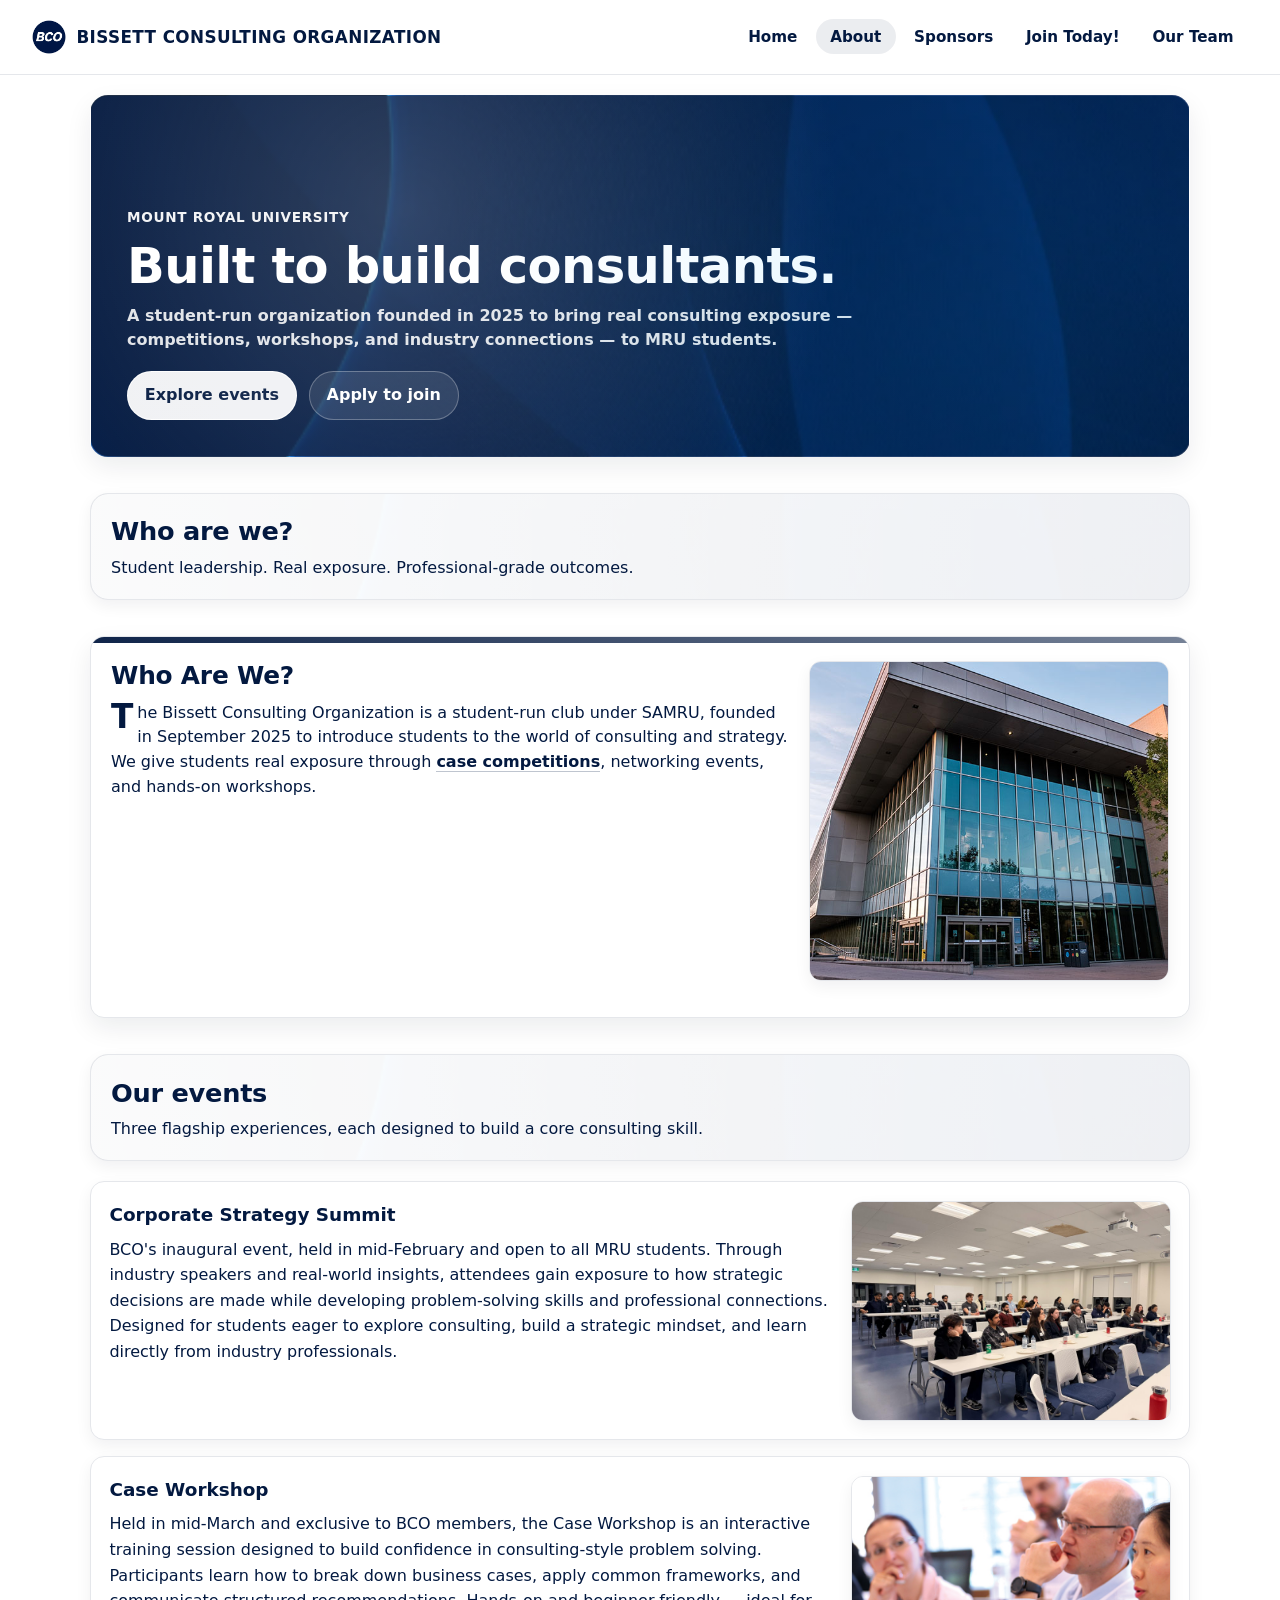
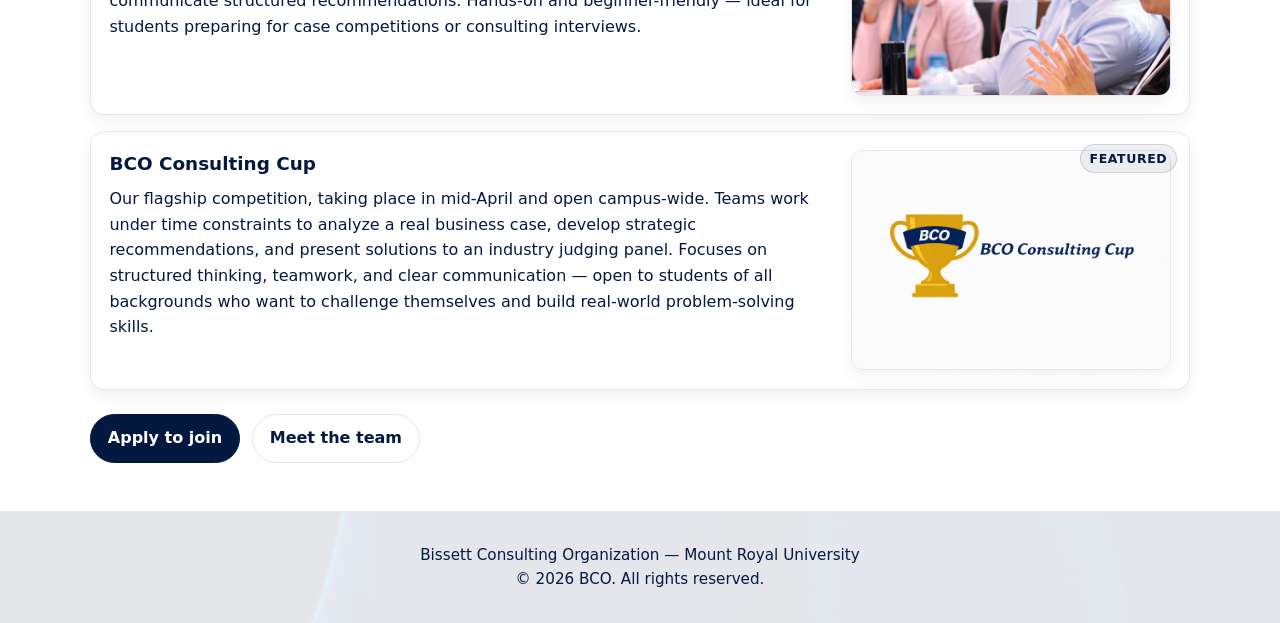
==== about.html @ 676983a7 "Add files via upload" ====
<!DOCTYPE html>
<html lang="en">
<head>
  <meta charset="UTF-8">
  <meta name="viewport" content="width=device-width, initial-scale=1.0">
  <meta name="description" content="Learn about BCO's events including the Corporate Strategy Summit, Case Workshops, and BCO Consulting Cup.">
  <title>BCO | About</title>
  <link rel="stylesheet" href="styles/shared.css">
  <link rel="stylesheet" href="styles/motif.css">
  <link rel="stylesheet" href="styles/about.css">
</head>
<body>
  <a href="#main" class="skip-link">Skip to content</a>

  <header>
    <div class="header-brand">
      <img src="images/bco-logo.png" alt="BCO" class="header-logo">
      <h1>Bissett Consulting Organization</h1>
    </div>
    <nav aria-label="Primary">
      <ul>
        <li><a href="index.html">Home</a></li>
        <li><a href="about.html" class="active" aria-current="page">About</a></li>
        <li><a href="sponsors.html">Sponsors</a></li>
        <li><a href="contact.html">Join Today!</a></li>
        <li><a href="team.html">Our Team</a></li>
      </ul>
    </nav>
  </header>

  <main id="main">

    <!-- Signature hero -->
    <section class="motif-hero" aria-label="About BCO hero">
      <div class="motif-hero-inner">
        <div class="motif-kicker">Mount Royal University</div>
        <div class="motif-title">Built to build consultants.</div>
        <p class="motif-subtitle">
          A student-run organization founded in 2025 to bring real consulting exposure — competitions, workshops, and industry connections — to MRU students.
        </p>
        <div class="motif-actions">
          <a class="btn primary" href="#events">Explore events</a>
          <a class="btn" href="contact.html">Apply to join</a>
        </div>
      </div>
    </section>

    <!-- Who are we -->
    <section class="motif-band" aria-label="Who are we">
      <div class="motif-band-inner">
        <h2>Who are we?</h2>
        <p>Student leadership. Real exposure. Professional-grade outcomes.</p>
      </div>
    </section>

    <section id="Us">
      <article>
        <img src="images/mru.jpg" alt="Bissett School of Business">
        <h2>Who Are We?</h2>
        <p>
          The Bissett Consulting Organization is a student-run club under SAMRU,
          founded in September 2025 to introduce students to the world of consulting
          and strategy. We give students real exposure through <a href="#BCOCC">case competitions</a>,
          networking events, and hands-on workshops.
        </p>
      </article>
    </section>

    <!-- Events -->
    <section class="motif-band" aria-label="Our events" id="events">
      <div class="motif-band-inner">
        <h2>Our events</h2>
        <p>Three flagship experiences, each designed to build a core consulting skill.</p>
      </div>
    </section>

    <section aria-label="BCO events">
      <div class="events-grid">

        <article>
          <div class="event-text">
            <h3>Corporate Strategy Summit</h3>
            <p>
              BCO's inaugural event, held in mid-February and open to all MRU students. Through industry
              speakers and real-world insights, attendees gain exposure to how strategic decisions are made while
              developing problem-solving skills and professional connections. Designed for students eager to
              explore consulting, build a strategic mindset, and learn directly from industry professionals.
            </p>
          </div>
          <img src="images/summit.jpeg" alt="Corporate Strategy Summit">
        </article>

        <article>
          <div class="event-text">
            <h3>Case Workshop</h3>
            <p>
              Held in mid-March and exclusive to BCO members, the Case Workshop is an interactive training
              session designed to build confidence in consulting-style problem solving. Participants learn how
              to break down business cases, apply common frameworks, and communicate structured recommendations.
              Hands-on and beginner-friendly — ideal for students preparing for case competitions or consulting
              interviews.
            </p>
          </div>
          <img src="images/workshopgroup.jpg" alt="Case Workshop">
        </article>

        <article id="BCOCC">
          <div class="event-text">
            <h3>BCO Consulting Cup</h3>
            <p>
              Our flagship competition, taking place in mid-April and open campus-wide. Teams work under time
              constraints to analyze a real business case, develop strategic recommendations, and present
              solutions to an industry judging panel. Focuses on structured thinking, teamwork, and clear
              communication — open to students of all backgrounds who want to challenge themselves and build
              real-world problem-solving skills.
            </p>
          </div>
          <img src="images/cup.png" alt="BCO Consulting Cup">
        </article>

      </div>
    </section>

    <div class="motif-actions" style="margin: 1.5rem 0 3rem;">
      <a class="btn btn-light primary" href="contact.html">Apply to join</a>
      <a class="btn btn-light" href="team.html">Meet the team</a>
    </div>

  </main>

  <footer>
    <p>Bissett Consulting Organization — Mount Royal University</p>
    <p>&copy; 2026 BCO. All rights reserved.</p>
  </footer>
</body>
</html>
---- styles/shared.css ----
/* ========= SHARED.CSS (McKinsey-style base) ========= */

:root{
  --navy:#031940;
  --ink:#031940;
  --muted:rgba(3,25,64,.6);
  --line:#E5E7EB;
  --paper:#FFFFFF;
  --panel:#F9FAFB;

  --radius:14px;
  --shadow: 0 10px 26px rgba(17,24,39,.08);
}

*{
  margin: 0;
  padding: 0;
  box-sizing: border-box;
}

/* page base */
body{
  font-family: "Inter", system-ui, -apple-system, Segoe UI, Roboto, Arial, sans-serif;
  color: var(--ink);
  background: var(--paper);
  line-height: 1.55;
}

/* hero */
#hero{
  border-bottom: 1px solid var(--line);
}
#hero img{
  display: block;
  width: 100%;
  max-height: 240px;
  object-fit: cover;
}

/* header brand with logo */
.header-brand{
  display: flex;
  align-items: center;
  gap: .65rem;
}

.header-logo{
  height: 34px;
  width: auto;
  object-fit: contain;
  border-radius: 6px;
}

/* header */
header{
  background: var(--paper);
  padding: 1.25rem 2rem;
  display: flex;
  justify-content: space-between;
  align-items: center;
  border-bottom: 1px solid var(--line);
}

header h1{
  color: var(--navy);
  font-size: 1.05rem;
  font-weight: 700;
  letter-spacing: .4px;
  text-transform: uppercase;
}

/* nav */
nav ul{
  list-style: none;
  display: flex;
  gap: .25rem;
  flex-wrap: wrap;
}

nav ul li a{
  color: var(--ink);
  text-decoration: none;
  padding: .55rem .9rem;
  border-radius: 999px;
  font-weight: 600;
  font-size: .95rem;
  transition: background-color .15s ease, color .15s ease;
}

nav ul li a:hover{
  background: var(--panel);
}

nav ul li a.active{
  background: rgba(3,25,64,.08);
  color: var(--navy);
}

/* layout width */
main{
  width: min(1100px, 92%);
  margin: 0 auto;
}

/* footer */
footer{
  margin-top: 3rem;
  background: var(--paper);
  border-top: 1px solid var(--line);
  color: #031940;
  text-align: center;
  padding: 2rem;
}

footer p{
  font-size: .95rem;
  color: #031940;
}

/* accessibility */
a:focus,
button:focus,
input:focus,
textarea:focus{
  outline: 3px solid rgba(3,25,64,.20);
  outline-offset: 2px;
  border-radius: 8px;
}

/* responsive */
@media (max-width: 650px){
  header{
    padding: 1rem;
  }
}

.skip-link{
  position:absolute;
  left:-999px;
  top:10px;
  background:#fff;
  border:1px solid #E5E7EB;
  padding:.5rem .75rem;
  border-radius:10px;
}
.skip-link:focus{
  left:10px;
  z-index:999;
}
---- styles/motif.css ----
/* ========= MOTIF.CSS (BCO signature waves) ========= */

:root{
  --navy:#031940;
  --ink:#031940;
  --muted:rgba(3,25,64,.6);
  --line:#E5E7EB;
  --paper:#FFFFFF;
  --panel:#F9FAFB;

  --radius:14px;
  --shadow: 0 10px 26px rgba(17,24,39,.08);
  --shadow-soft: 0 6px 16px rgba(17,24,39,.06);

  /* Motif asset */
  --motif: url("../images/bco-blue.png");
}

/* Motif hero */
.motif-hero{
  position: relative;
  border: 1px solid rgba(255,255,255,.12);
  border-radius: 18px;
  overflow: hidden;
  box-shadow: var(--shadow);
  margin-top: 1.25rem;
  background:
    var(--motif) center/cover no-repeat;
}

.motif-hero::before{
  content:"";
  position:absolute;
  inset:0;
  /* darken for readability */
  background: linear-gradient(90deg,
    rgba(3,25,64,.92),
    rgba(3,25,64,.58) 55%,
    rgba(3,25,64,.35)
  );
}

.motif-hero::after{
  content:"";
  position:absolute;
  inset:-40px;
  /* extra depth so it feels premium */
  background: radial-gradient(circle at 30% 35%, rgba(255,255,255,.18), transparent 50%),
              radial-gradient(circle at 78% 62%, rgba(0,170,255,.10), transparent 55%);
  pointer-events:none;
}

.motif-hero-inner{
  position: relative;
  padding: 2.25rem;
  min-height: 360px;
  display:flex;
  flex-direction: column;
  justify-content: flex-end;
  gap: .75rem;
  color: #fff;
}

.motif-kicker{
  font-weight: 800;
  letter-spacing: .7px;
  text-transform: uppercase;
  font-size: .85rem;
  opacity: .95;
}

.motif-title{
  font-size: clamp(2.1rem, 4.2vw, 3.1rem);
  line-height: 1.05;
  letter-spacing: -.6px;
  font-weight: 900;
  max-width: 24ch;
}

.motif-subtitle{
  max-width: 75ch;
  color: rgba(255,255,255,.88);
  font-weight: 560;
}

.motif-actions{
  display:flex;
  gap: .75rem;
  flex-wrap: wrap;
  margin-top: .35rem;
}

.btn{
  display:inline-block;
  text-decoration:none;
  font-weight: 750;
  padding: .7rem 1.05rem;
  border-radius: 999px;
  border: 1px solid rgba(255,255,255,.28);
  background: rgba(255,255,255,.10);
  color:#fff;
  transition: transform .15s ease, background-color .2s ease;
}

.btn:hover{
  transform: translateY(-1px);
  background: rgba(255,255,255,.16);
  text-decoration:none;
}

.btn.primary{
  background: rgba(255,255,255,.94);
  color: var(--navy);
  border-color: rgba(255,255,255,.94);
}

.btn.primary:hover{
  background: #fff;
}

/* Motif band headings */
.motif-band{
  position: relative;
  border-radius: 18px;
  overflow:hidden;
  border: 1px solid var(--line);
  box-shadow: var(--shadow-soft);
  background: var(--paper);
  margin: 2.25rem 0 1.25rem;
}

.motif-band::before{
  content:"";
  position:absolute;
  inset:0;
  background: var(--motif) center/cover no-repeat;
  opacity: .22;             /* subtle watermark */
  filter: saturate(1.05) contrast(1.05);
}

.motif-band::after{
  content:"";
  position:absolute;
  inset:0;
  background: linear-gradient(90deg, rgba(255,255,255,.92), rgba(255,255,255,.70));
}

.motif-band-inner{
  position: relative;
  z-index: 1;
  padding: 1.15rem 1.25rem;
}

.motif-band h2{
  font-size: 1.6rem;
  letter-spacing: -.25px;
  margin-bottom: .25rem;
}

.motif-band p{
  color: #031940;
  max-width: 80ch;
}

/* Cards with motif corner watermark */
.grid-3{
  display:grid;
  grid-template-columns: repeat(3, minmax(0, 1fr));
  gap: 1rem;
}

.card{
  position: relative;
  background: var(--paper);
  border: 1px solid var(--line);
  border-radius: var(--radius);
  box-shadow: var(--shadow-soft);
  padding: 1.15rem;
  overflow:hidden;
}

.card::before{
  content:"";
  position:absolute;
  top:-70px;
  right:-70px;
  width: 220px;
  height: 220px;
  background: var(--motif) center/cover no-repeat;
  opacity: .14;
  transform: rotate(8deg);
  pointer-events:none;
}

.card h3{
  font-size: 1.05rem;
  margin-bottom: .35rem;
  position: relative;
}

.card p{
  color: #031940;
  position: relative;
}

.card .meta{
  margin-top: .75rem;
  color: #031940;
  font-size: .95rem;
  font-weight: 650;
  position: relative;
}

/* Stats row */
.stats{
  display:grid;
  grid-template-columns: repeat(4, minmax(0, 1fr));
  gap: 1rem;
}

.stat{
  background: var(--panel);
  border: 1px solid var(--line);
  border-radius: var(--radius);
  padding: 1rem;
  overflow:hidden;
  position: relative;
}

.stat::before{
  content:"";
  position:absolute;
  inset:0;
  background: var(--motif) center/cover no-repeat;
  opacity: .10;
  filter: saturate(1.05);
}

.stat strong, .stat span{
  position: relative;
}

.stat strong{
  display:block;
  font-size: 1.55rem;
  color: var(--navy);
  letter-spacing: -.2px;
}

.stat span{
  color: #031940;
  font-weight: 700;
}

/* Motif footer (subtle) */
footer{
  position: relative;
  overflow:hidden;
}

footer::before{
  content:"";
  position:absolute;
  inset:0;
  background: var(--motif) center/cover no-repeat;
  opacity: .10;
  filter: saturate(1.05) contrast(1.05);
  pointer-events:none;
}

footer > *{
  position: relative;
}

/* Light-context buttons (outside the dark hero) */
.btn-light{
  color: var(--ink);
  background: var(--paper);
  border-color: var(--line);
}

.btn-light:hover{
  background: var(--panel);
  color: var(--ink);
}

.btn-light.primary{
  background: var(--navy);
  color: #fff;
  border-color: var(--navy);
}

.btn-light.primary:hover{
  background: rgba(3,25,64,.88);
  color: #fff;
}

/* Responsive */
@media (max-width: 980px){
  .grid-3{ grid-template-columns: 1fr; }
  .stats{ grid-template-columns: repeat(2, minmax(0,1fr)); }
  .motif-hero-inner{ min-height: 330px; padding: 1.6rem; }
}

@media (max-width: 520px){
  .stats{ grid-template-columns: 1fr; }
}
---- styles/about.css ----
/* ========= ABOUT.CSS (McKinsey / executive report style) ========= */

:root{
  --navy:#031940;
  --ink:#031940;
  --muted:rgba(3,25,64,.6);
  --line:#E5E7EB;
  --panel:#F9FAFB;
  --paper:#FFFFFF;
  --radius:14px;
  --shadow: 0 10px 26px rgba(17,24,39,.08);
  --shadow-soft: 0 6px 16px rgba(17,24,39,.06);
}

/* tighten overall page rhythm */
#Us{
  margin: 2.25rem 0 1.75rem;
}

/* "Who are we" becomes a clean cover-slide panel */
#Us article{
  background: var(--paper);
  border: 1px solid var(--line);
  border-radius: var(--radius);
  box-shadow: var(--shadow);
  padding: 1.25rem;
  position: relative;
  overflow: hidden;
}

/* subtle top bar like a report header */
#Us article::before{
  content:"";
  position:absolute;
  top:0;
  left:0;
  right:0;
  height: 6px;
  background: linear-gradient(90deg, rgba(3,25,64,.95), rgba(3,25,64,.55));
}

/* float image right but make it feel premium */
/* Fix portrait image compression */
#Us img{
  float: right;
  width: min(360px, 52%);
  height: 320px;              /* force consistent height */
  object-fit: cover;          /* crop instead of squish */
  object-position: center;    /* center crop */

  margin: .25rem 0 1rem 1.25rem;
  border-radius: 12px;
  border: 1px solid var(--line);
  box-shadow: var(--shadow-soft);
}
#Us h2{
  font-size: 1.55rem;
  line-height: 1.2;
  margin-top: .25rem;
  margin-bottom: .6rem;
  letter-spacing: -.2px;
}

/* text looks like an exec brief */
#Us p{
  color: #031940;
  max-width: 75ch;
}

/* first-letter requirement, but restrained */
#Us p::first-letter{
  font-size: 2.05rem;
  font-weight: 800;
  color: var(--navy);
  float: left;
  line-height: 1;
  padding-right: .12em;
}

/* link to section looks like a report cross-reference */
#Us a{
  color: var(--navy);
  font-weight: 650;
  text-decoration: none;
  border-bottom: 1px solid rgba(3,25,64,.25);
}
#Us a:hover{
  border-bottom-color: rgba(3,25,64,.55);
}

/* ===== Events section: "deck slides" ===== */

/* preserve anchor offset so header doesn't overlap on jump from index */
#events{
  scroll-margin-top: 90px;
}

/* grid container */
.events-grid{
  display: grid;
  gap: 1rem;
  margin-bottom: 0;
}

/* each event becomes a crisp slide card — text left, image right */
.events-grid article{
  background: var(--paper);
  border: 1px solid var(--line);
  border-radius: var(--radius);
  box-shadow: var(--shadow-soft);
  padding: 1.15rem;
  display: grid;
  grid-template-columns: 1fr 320px;
  gap: 1rem;
  align-items: start;
}

/* consistent titles */
.events-grid h3{
  font-size: 1.15rem;
  margin: 0 0 .45rem;
  color: var(--ink);
}

/* body copy = report tone */
.events-grid p{
  color: #031940;
  line-height: 1.6;
}

/* right-side image: consistent ratio and clean border */
.events-grid img{
  width: 100%;
  height: 220px;
  object-fit: cover;
  border-radius: 12px;
  border: 1px solid var(--line);
  box-shadow: 0 6px 16px rgba(17,24,39,.06);
}

/* subtle hover (McKinsey style = minimal) */
.events-grid article:hover{
  box-shadow: var(--shadow);
  border-color: rgba(3,25,64,.18);
}

/* anchor target highlight for #BCOCC jump */
#BCOCC{
  scroll-margin-top: 110px;
}
#BCOCC:target{
  box-shadow: 0 0 0 6px rgba(3,25,64,.08);
}

/* optional: make the last card feel like the "flagship" */
#BCOCC{
  position: relative;
}
#BCOCC::before{
  content:"Featured";
  position:absolute;
  top: 12px;
  right: 12px;
  font-size: .78rem;
  font-weight: 750;
  letter-spacing: .6px;
  text-transform: uppercase;
  color: var(--navy);
  background: rgba(3,25,64,.06);
  border: 1px solid rgba(3,25,64,.14);
  padding: .25rem .55rem;
  border-radius: 999px;
}

/* ===== responsive ===== */
@media (max-width: 900px){
  .events-grid article{
    grid-template-columns: 1fr;
  }
  #Us img{
    float: none;
    width: 100%;
    margin: 0 0 1rem 0;
  }
}
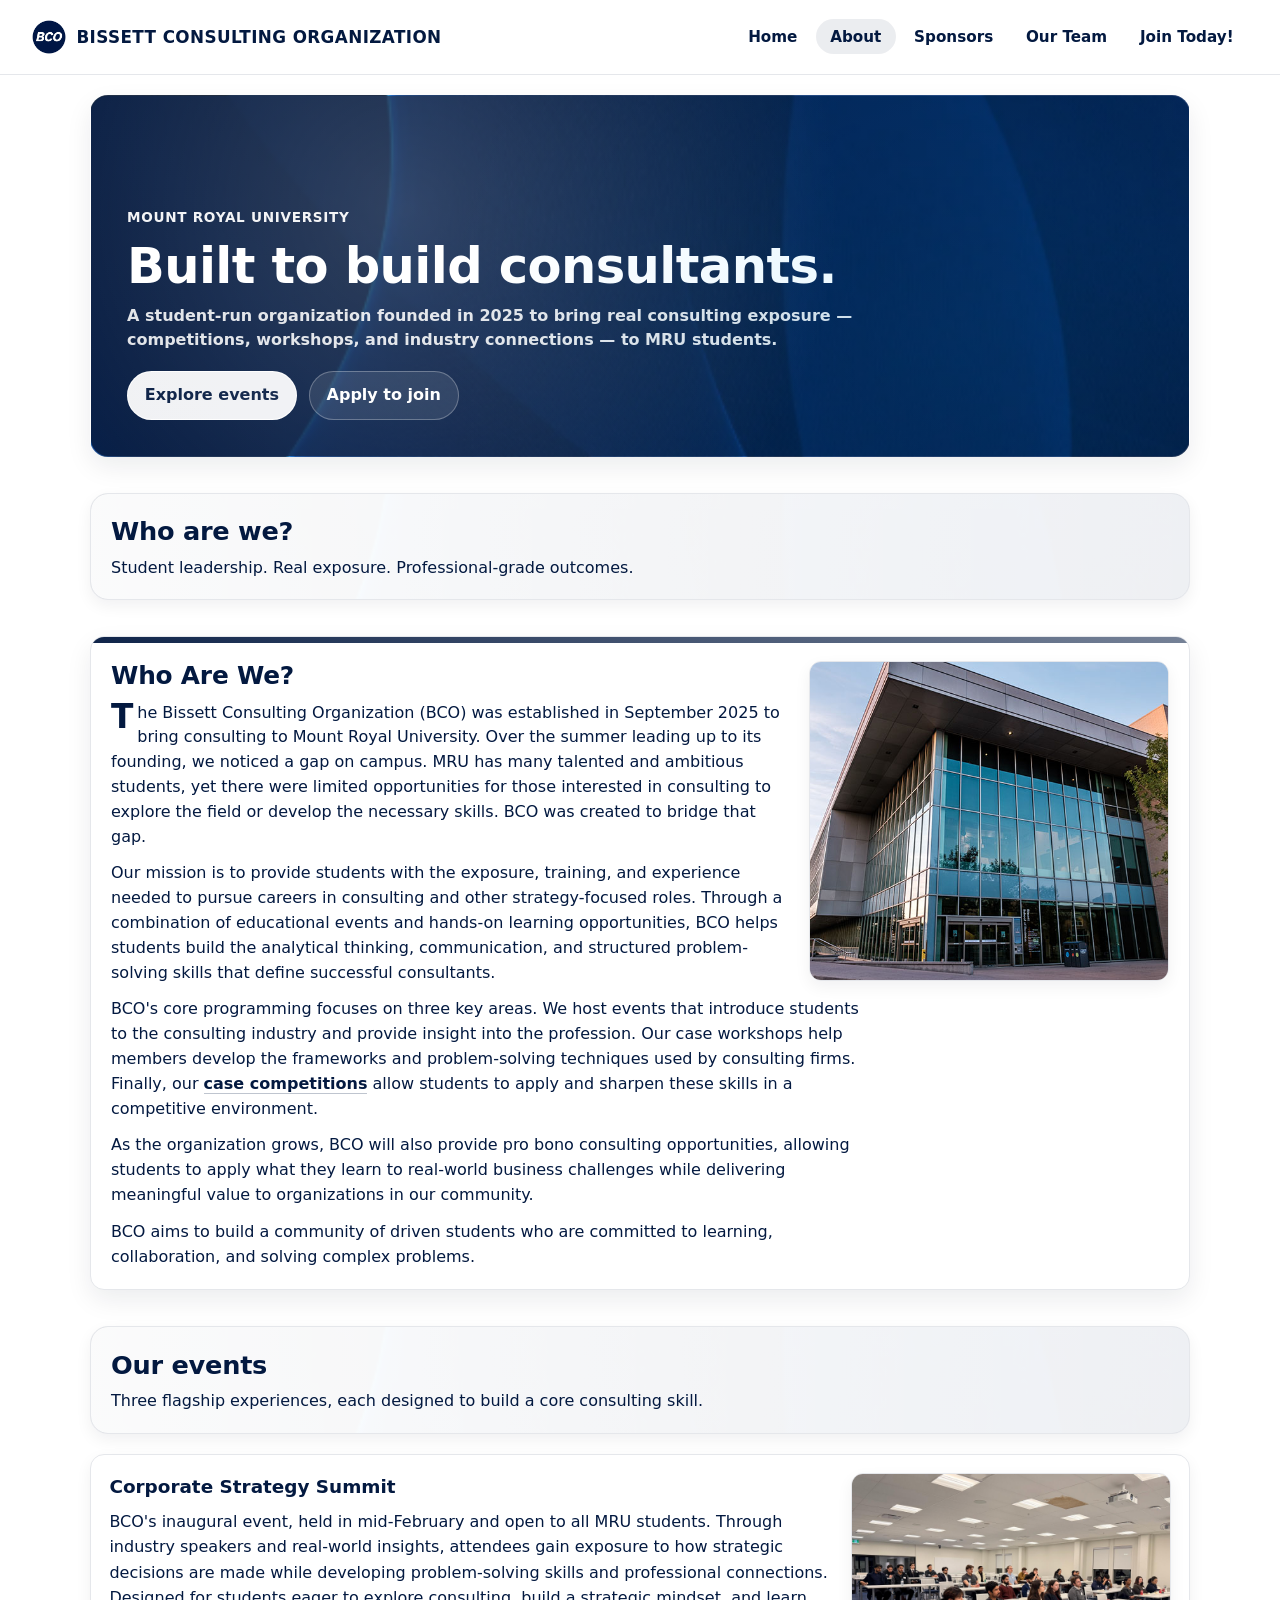
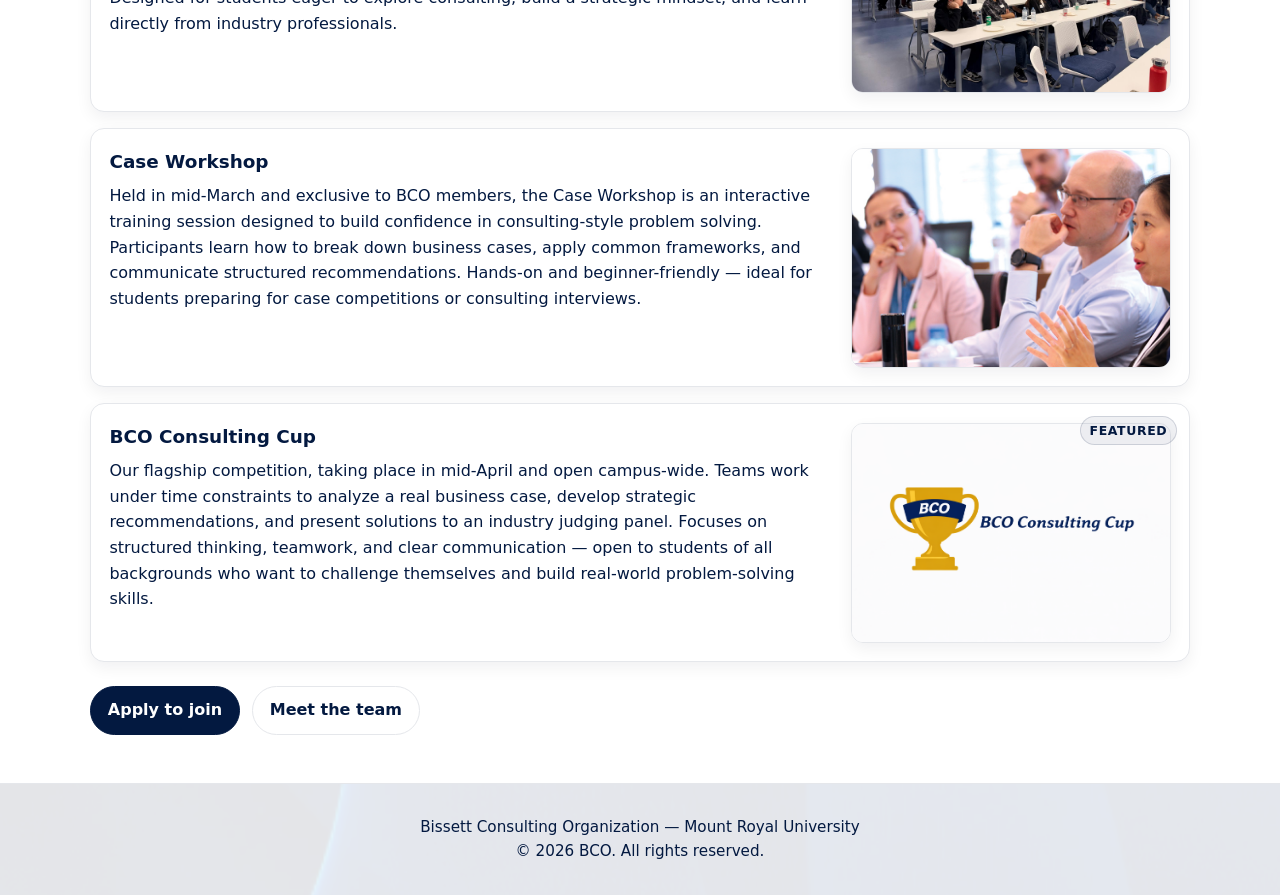
==== commit e4c2fb8b: "Update BCO site: rewrite Who Are We, move CTAs, team photo reorder, contact/team/nav improvements Co" ====
--- a/about.html
+++ b/about.html
@@ -1,136 +1,160 @@
-<!DOCTYPE html>
-<html lang="en">
-<head>
-  <meta charset="UTF-8">
-  <meta name="viewport" content="width=device-width, initial-scale=1.0">
-  <meta name="description" content="Learn about BCO's events including the Corporate Strategy Summit, Case Workshops, and BCO Consulting Cup.">
-  <title>BCO | About</title>
-  <link rel="stylesheet" href="styles/shared.css">
-  <link rel="stylesheet" href="styles/motif.css">
-  <link rel="stylesheet" href="styles/about.css">
-</head>
-<body>
-  <a href="#main" class="skip-link">Skip to content</a>
-
-  <header>
-    <div class="header-brand">
-      <img src="images/bco-logo.png" alt="BCO" class="header-logo">
-      <h1>Bissett Consulting Organization</h1>
-    </div>
-    <nav aria-label="Primary">
-      <ul>
-        <li><a href="index.html">Home</a></li>
-        <li><a href="about.html" class="active" aria-current="page">About</a></li>
-        <li><a href="sponsors.html">Sponsors</a></li>
-        <li><a href="contact.html">Join Today!</a></li>
-        <li><a href="team.html">Our Team</a></li>
-      </ul>
-    </nav>
-  </header>
-
-  <main id="main">
-
-    <!-- Signature hero -->
-    <section class="motif-hero" aria-label="About BCO hero">
-      <div class="motif-hero-inner">
-        <div class="motif-kicker">Mount Royal University</div>
-        <div class="motif-title">Built to build consultants.</div>
-        <p class="motif-subtitle">
-          A student-run organization founded in 2025 to bring real consulting exposure — competitions, workshops, and industry connections — to MRU students.
-        </p>
-        <div class="motif-actions">
-          <a class="btn primary" href="#events">Explore events</a>
-          <a class="btn" href="contact.html">Apply to join</a>
-        </div>
-      </div>
-    </section>
-
-    <!-- Who are we -->
-    <section class="motif-band" aria-label="Who are we">
-      <div class="motif-band-inner">
-        <h2>Who are we?</h2>
-        <p>Student leadership. Real exposure. Professional-grade outcomes.</p>
-      </div>
-    </section>
-
-    <section id="Us">
-      <article>
-        <img src="images/mru.jpg" alt="Bissett School of Business">
-        <h2>Who Are We?</h2>
-        <p>
-          The Bissett Consulting Organization is a student-run club under SAMRU,
-          founded in September 2025 to introduce students to the world of consulting
-          and strategy. We give students real exposure through <a href="#BCOCC">case competitions</a>,
-          networking events, and hands-on workshops.
-        </p>
-      </article>
-    </section>
-
-    <!-- Events -->
-    <section class="motif-band" aria-label="Our events" id="events">
-      <div class="motif-band-inner">
-        <h2>Our events</h2>
-        <p>Three flagship experiences, each designed to build a core consulting skill.</p>
-      </div>
-    </section>
-
-    <section aria-label="BCO events">
-      <div class="events-grid">
-
-        <article>
-          <div class="event-text">
-            <h3>Corporate Strategy Summit</h3>
-            <p>
-              BCO's inaugural event, held in mid-February and open to all MRU students. Through industry
-              speakers and real-world insights, attendees gain exposure to how strategic decisions are made while
-              developing problem-solving skills and professional connections. Designed for students eager to
-              explore consulting, build a strategic mindset, and learn directly from industry professionals.
-            </p>
-          </div>
-          <img src="images/summit.jpeg" alt="Corporate Strategy Summit">
-        </article>
-
-        <article>
-          <div class="event-text">
-            <h3>Case Workshop</h3>
-            <p>
-              Held in mid-March and exclusive to BCO members, the Case Workshop is an interactive training
-              session designed to build confidence in consulting-style problem solving. Participants learn how
-              to break down business cases, apply common frameworks, and communicate structured recommendations.
-              Hands-on and beginner-friendly — ideal for students preparing for case competitions or consulting
-              interviews.
-            </p>
-          </div>
-          <img src="images/workshopgroup.jpg" alt="Case Workshop">
-        </article>
-
-        <article id="BCOCC">
-          <div class="event-text">
-            <h3>BCO Consulting Cup</h3>
-            <p>
-              Our flagship competition, taking place in mid-April and open campus-wide. Teams work under time
-              constraints to analyze a real business case, develop strategic recommendations, and present
-              solutions to an industry judging panel. Focuses on structured thinking, teamwork, and clear
-              communication — open to students of all backgrounds who want to challenge themselves and build
-              real-world problem-solving skills.
-            </p>
-          </div>
-          <img src="images/cup.png" alt="BCO Consulting Cup">
-        </article>
-
-      </div>
-    </section>
-
-    <div class="motif-actions" style="margin: 1.5rem 0 3rem;">
-      <a class="btn btn-light primary" href="contact.html">Apply to join</a>
-      <a class="btn btn-light" href="team.html">Meet the team</a>
-    </div>
-
-  </main>
-
-  <footer>
-    <p>Bissett Consulting Organization — Mount Royal University</p>
-    <p>&copy; 2026 BCO. All rights reserved.</p>
-  </footer>
-</body>
-</html>
+<!DOCTYPE html>
+<html lang="en">
+<head>
+  <meta charset="UTF-8">
+  <meta name="viewport" content="width=device-width, initial-scale=1.0">
+  <meta name="description" content="Learn about BCO's events including the Corporate Strategy Summit, Case Workshops, and BCO Consulting Cup.">
+  <title>BCO | About</title>
+  <link rel="icon" href="images/bco-logo.png" type="image/png">
+  <link rel="stylesheet" href="styles/shared.css">
+  <link rel="stylesheet" href="styles/motif.css">
+  <link rel="stylesheet" href="styles/about.css">
+</head>
+<body>
+  <a href="#main" class="skip-link">Skip to content</a>
+
+  <header>
+    <div class="header-brand">
+      <img src="images/bco-logo.png" alt="BCO" class="header-logo">
+      <h1>Bissett Consulting Organization</h1>
+    </div>
+    <nav aria-label="Primary">
+      <ul>
+        <li><a href="index.html">Home</a></li>
+        <li><a href="about.html" class="active" aria-current="page">About</a></li>
+        <li><a href="sponsors.html">Sponsors</a></li>
+        <li><a href="team.html">Our Team</a></li>
+        <li><a href="contact.html">Join Today!</a></li>
+      </ul>
+    </nav>
+  </header>
+
+  <main id="main">
+
+    <!-- Signature hero -->
+    <section class="motif-hero" aria-label="About BCO hero">
+      <div class="motif-hero-inner">
+        <div class="motif-kicker">Mount Royal University</div>
+        <div class="motif-title">Built to build consultants.</div>
+        <p class="motif-subtitle">
+          A student-run organization founded in 2025 to bring real consulting exposure — competitions, workshops, and industry connections — to MRU students.
+        </p>
+        <div class="motif-actions">
+          <a class="btn primary" href="#events">Explore events</a>
+          <a class="btn" href="contact.html">Apply to join</a>
+        </div>
+      </div>
+    </section>
+
+    <!-- Who are we -->
+    <section class="motif-band" aria-label="Who are we">
+      <div class="motif-band-inner">
+        <h2>Who are we?</h2>
+        <p>Student leadership. Real exposure. Professional-grade outcomes.</p>
+      </div>
+    </section>
+
+    <section id="Us">
+      <article>
+        <img src="images/mru.jpg" alt="Bissett School of Business">
+        <h2>Who Are We?</h2>
+        <p>
+          The Bissett Consulting Organization (BCO) was established in September 2025 to bring consulting
+          to Mount Royal University. Over the summer leading up to its founding, we noticed a gap on campus.
+          MRU has many talented and ambitious students, yet there were limited opportunities for those
+          interested in consulting to explore the field or develop the necessary skills. BCO was created to
+          bridge that gap.
+        </p>
+        <p>
+          Our mission is to provide students with the exposure, training, and experience needed to pursue
+          careers in consulting and other strategy-focused roles. Through a combination of educational events
+          and hands-on learning opportunities, BCO helps students build the analytical thinking,
+          communication, and structured problem-solving skills that define successful consultants.
+        </p>
+        <p>
+          BCO's core programming focuses on three key areas. We host events that introduce students to the
+          consulting industry and provide insight into the profession. Our case workshops help members develop
+          the frameworks and problem-solving techniques used by consulting firms. Finally, our
+          <a href="#BCOCC">case competitions</a> allow students to apply and sharpen these skills in a
+          competitive environment.
+        </p>
+        <p>
+          As the organization grows, BCO will also provide pro bono consulting opportunities, allowing
+          students to apply what they learn to real-world business challenges while delivering meaningful
+          value to organizations in our community.
+        </p>
+        <p>
+          BCO aims to build a community of driven students who are committed to learning, collaboration,
+          and solving complex problems.
+        </p>
+      </article>
+    </section>
+
+    <!-- Events -->
+    <section class="motif-band" aria-label="Our events" id="events">
+      <div class="motif-band-inner">
+        <h2>Our events</h2>
+        <p>Three flagship experiences, each designed to build a core consulting skill.</p>
+      </div>
+    </section>
+
+    <section aria-label="BCO events">
+      <div class="events-grid">
+
+        <article>
+          <div class="event-text">
+            <h3>Corporate Strategy Summit</h3>
+            <p>
+              BCO's inaugural event, held in mid-February and open to all MRU students. Through industry
+              speakers and real-world insights, attendees gain exposure to how strategic decisions are made while
+              developing problem-solving skills and professional connections. Designed for students eager to
+              explore consulting, build a strategic mindset, and learn directly from industry professionals.
+            </p>
+          </div>
+          <img src="images/summit.jpeg" alt="Corporate Strategy Summit">
+        </article>
+
+        <article>
+          <div class="event-text">
+            <h3>Case Workshop</h3>
+            <p>
+              Held in mid-March and exclusive to BCO members, the Case Workshop is an interactive training
+              session designed to build confidence in consulting-style problem solving. Participants learn how
+              to break down business cases, apply common frameworks, and communicate structured recommendations.
+              Hands-on and beginner-friendly — ideal for students preparing for case competitions or consulting
+              interviews.
+            </p>
+          </div>
+          <img src="images/workshopgroup.jpg" alt="Case Workshop">
+        </article>
+
+        <article id="BCOCC">
+          <div class="event-text">
+            <h3>BCO Consulting Cup</h3>
+            <p>
+              Our flagship competition, taking place in mid-April and open campus-wide. Teams work under time
+              constraints to analyze a real business case, develop strategic recommendations, and present
+              solutions to an industry judging panel. Focuses on structured thinking, teamwork, and clear
+              communication — open to students of all backgrounds who want to challenge themselves and build
+              real-world problem-solving skills.
+            </p>
+          </div>
+          <img src="images/cup.png" alt="BCO Consulting Cup">
+        </article>
+
+      </div>
+    </section>
+
+    <div class="motif-actions" style="margin: 1.5rem 0 3rem;">
+      <a class="btn btn-light primary" href="contact.html">Apply to join</a>
+      <a class="btn btn-light" href="team.html">Meet the team</a>
+    </div>
+
+  </main>
+
+  <footer>
+    <p>Bissett Consulting Organization — Mount Royal University</p>
+    <p>&copy; 2026 BCO. All rights reserved.</p>
+  </footer>
+</body>
+</html>
--- a/styles/shared.css
+++ b/styles/shared.css
@@ -1,149 +1,149 @@
-/* ========= SHARED.CSS (McKinsey-style base) ========= */
-
-:root{
-  --navy:#031940;
-  --ink:#031940;
-  --muted:rgba(3,25,64,.6);
-  --line:#E5E7EB;
-  --paper:#FFFFFF;
-  --panel:#F9FAFB;
-
-  --radius:14px;
-  --shadow: 0 10px 26px rgba(17,24,39,.08);
-}
-
-*{
-  margin: 0;
-  padding: 0;
-  box-sizing: border-box;
-}
-
-/* page base */
-body{
-  font-family: "Inter", system-ui, -apple-system, Segoe UI, Roboto, Arial, sans-serif;
-  color: var(--ink);
-  background: var(--paper);
-  line-height: 1.55;
-}
-
-/* hero */
-#hero{
-  border-bottom: 1px solid var(--line);
-}
-#hero img{
-  display: block;
-  width: 100%;
-  max-height: 240px;
-  object-fit: cover;
-}
-
-/* header brand with logo */
-.header-brand{
-  display: flex;
-  align-items: center;
-  gap: .65rem;
-}
-
-.header-logo{
-  height: 34px;
-  width: auto;
-  object-fit: contain;
-  border-radius: 6px;
-}
-
-/* header */
-header{
-  background: var(--paper);
-  padding: 1.25rem 2rem;
-  display: flex;
-  justify-content: space-between;
-  align-items: center;
-  border-bottom: 1px solid var(--line);
-}
-
-header h1{
-  color: var(--navy);
-  font-size: 1.05rem;
-  font-weight: 700;
-  letter-spacing: .4px;
-  text-transform: uppercase;
-}
-
-/* nav */
-nav ul{
-  list-style: none;
-  display: flex;
-  gap: .25rem;
-  flex-wrap: wrap;
-}
-
-nav ul li a{
-  color: var(--ink);
-  text-decoration: none;
-  padding: .55rem .9rem;
-  border-radius: 999px;
-  font-weight: 600;
-  font-size: .95rem;
-  transition: background-color .15s ease, color .15s ease;
-}
-
-nav ul li a:hover{
-  background: var(--panel);
-}
-
-nav ul li a.active{
-  background: rgba(3,25,64,.08);
-  color: var(--navy);
-}
-
-/* layout width */
-main{
-  width: min(1100px, 92%);
-  margin: 0 auto;
-}
-
-/* footer */
-footer{
-  margin-top: 3rem;
-  background: var(--paper);
-  border-top: 1px solid var(--line);
-  color: #031940;
-  text-align: center;
-  padding: 2rem;
-}
-
-footer p{
-  font-size: .95rem;
-  color: #031940;
-}
-
-/* accessibility */
-a:focus,
-button:focus,
-input:focus,
-textarea:focus{
-  outline: 3px solid rgba(3,25,64,.20);
-  outline-offset: 2px;
-  border-radius: 8px;
-}
-
-/* responsive */
-@media (max-width: 650px){
-  header{
-    padding: 1rem;
-  }
-}
-
-.skip-link{
-  position:absolute;
-  left:-999px;
-  top:10px;
-  background:#fff;
-  border:1px solid #E5E7EB;
-  padding:.5rem .75rem;
-  border-radius:10px;
-}
-.skip-link:focus{
-  left:10px;
-  z-index:999;
+/* ========= SHARED.CSS (McKinsey-style base) ========= */
+
+:root{
+  --navy:#031940;
+  --ink:#031940;
+  --muted:rgba(3,25,64,.6);
+  --line:#E5E7EB;
+  --paper:#FFFFFF;
+  --panel:#F9FAFB;
+
+  --radius:14px;
+  --shadow: 0 10px 26px rgba(17,24,39,.08);
+}
+
+*{
+  margin: 0;
+  padding: 0;
+  box-sizing: border-box;
+}
+
+/* page base */
+body{
+  font-family: "Inter", system-ui, -apple-system, Segoe UI, Roboto, Arial, sans-serif;
+  color: var(--ink);
+  background: var(--paper);
+  line-height: 1.55;
+}
+
+/* hero */
+#hero{
+  border-bottom: 1px solid var(--line);
+}
+#hero img{
+  display: block;
+  width: 100%;
+  max-height: 240px;
+  object-fit: cover;
+}
+
+/* header brand with logo */
+.header-brand{
+  display: flex;
+  align-items: center;
+  gap: .65rem;
+}
+
+.header-logo{
+  height: 34px;
+  width: auto;
+  object-fit: contain;
+  border-radius: 6px;
+}
+
+/* header */
+header{
+  background: var(--paper);
+  padding: 1.25rem 2rem;
+  display: flex;
+  justify-content: space-between;
+  align-items: center;
+  border-bottom: 1px solid var(--line);
+}
+
+header h1{
+  color: var(--navy);
+  font-size: 1.05rem;
+  font-weight: 700;
+  letter-spacing: .4px;
+  text-transform: uppercase;
+}
+
+/* nav */
+nav ul{
+  list-style: none;
+  display: flex;
+  gap: .25rem;
+  flex-wrap: wrap;
+}
+
+nav ul li a{
+  color: var(--ink);
+  text-decoration: none;
+  padding: .55rem .9rem;
+  border-radius: 999px;
+  font-weight: 600;
+  font-size: .95rem;
+  transition: background-color .15s ease, color .15s ease;
+}
+
+nav ul li a:hover{
+  background: var(--panel);
+}
+
+nav ul li a.active{
+  background: rgba(3,25,64,.08);
+  color: var(--navy);
+}
+
+/* layout width */
+main{
+  width: min(1100px, 92%);
+  margin: 0 auto;
+}
+
+/* footer */
+footer{
+  margin-top: 3rem;
+  background: var(--paper);
+  border-top: 1px solid var(--line);
+  color: #031940;
+  text-align: center;
+  padding: 2rem;
+}
+
+footer p{
+  font-size: .95rem;
+  color: #031940;
+}
+
+/* accessibility */
+a:focus,
+button:focus,
+input:focus,
+textarea:focus{
+  outline: 3px solid rgba(3,25,64,.20);
+  outline-offset: 2px;
+  border-radius: 8px;
+}
+
+/* responsive */
+@media (max-width: 650px){
+  header{
+    padding: 1rem;
+  }
+}
+
+.skip-link{
+  position:absolute;
+  left:-999px;
+  top:10px;
+  background:#fff;
+  border:1px solid #E5E7EB;
+  padding:.5rem .75rem;
+  border-radius:10px;
+}
+.skip-link:focus{
+  left:10px;
+  z-index:999;
 }
--- a/styles/motif.css
+++ b/styles/motif.css
@@ -1,307 +1,307 @@
-/* ========= MOTIF.CSS (BCO signature waves) ========= */
-
-:root{
-  --navy:#031940;
-  --ink:#031940;
-  --muted:rgba(3,25,64,.6);
-  --line:#E5E7EB;
-  --paper:#FFFFFF;
-  --panel:#F9FAFB;
-
-  --radius:14px;
-  --shadow: 0 10px 26px rgba(17,24,39,.08);
-  --shadow-soft: 0 6px 16px rgba(17,24,39,.06);
-
-  /* Motif asset */
-  --motif: url("../images/bco-blue.png");
-}
-
-/* Motif hero */
-.motif-hero{
-  position: relative;
-  border: 1px solid rgba(255,255,255,.12);
-  border-radius: 18px;
-  overflow: hidden;
-  box-shadow: var(--shadow);
-  margin-top: 1.25rem;
-  background:
-    var(--motif) center/cover no-repeat;
-}
-
-.motif-hero::before{
-  content:"";
-  position:absolute;
-  inset:0;
-  /* darken for readability */
-  background: linear-gradient(90deg,
-    rgba(3,25,64,.92),
-    rgba(3,25,64,.58) 55%,
-    rgba(3,25,64,.35)
-  );
-}
-
-.motif-hero::after{
-  content:"";
-  position:absolute;
-  inset:-40px;
-  /* extra depth so it feels premium */
-  background: radial-gradient(circle at 30% 35%, rgba(255,255,255,.18), transparent 50%),
-              radial-gradient(circle at 78% 62%, rgba(0,170,255,.10), transparent 55%);
-  pointer-events:none;
-}
-
-.motif-hero-inner{
-  position: relative;
-  padding: 2.25rem;
-  min-height: 360px;
-  display:flex;
-  flex-direction: column;
-  justify-content: flex-end;
-  gap: .75rem;
-  color: #fff;
-}
-
-.motif-kicker{
-  font-weight: 800;
-  letter-spacing: .7px;
-  text-transform: uppercase;
-  font-size: .85rem;
-  opacity: .95;
-}
-
-.motif-title{
-  font-size: clamp(2.1rem, 4.2vw, 3.1rem);
-  line-height: 1.05;
-  letter-spacing: -.6px;
-  font-weight: 900;
-  max-width: 24ch;
-}
-
-.motif-subtitle{
-  max-width: 75ch;
-  color: rgba(255,255,255,.88);
-  font-weight: 560;
-}
-
-.motif-actions{
-  display:flex;
-  gap: .75rem;
-  flex-wrap: wrap;
-  margin-top: .35rem;
-}
-
-.btn{
-  display:inline-block;
-  text-decoration:none;
-  font-weight: 750;
-  padding: .7rem 1.05rem;
-  border-radius: 999px;
-  border: 1px solid rgba(255,255,255,.28);
-  background: rgba(255,255,255,.10);
-  color:#fff;
-  transition: transform .15s ease, background-color .2s ease;
-}
-
-.btn:hover{
-  transform: translateY(-1px);
-  background: rgba(255,255,255,.16);
-  text-decoration:none;
-}
-
-.btn.primary{
-  background: rgba(255,255,255,.94);
-  color: var(--navy);
-  border-color: rgba(255,255,255,.94);
-}
-
-.btn.primary:hover{
-  background: #fff;
-}
-
-/* Motif band headings */
-.motif-band{
-  position: relative;
-  border-radius: 18px;
-  overflow:hidden;
-  border: 1px solid var(--line);
-  box-shadow: var(--shadow-soft);
-  background: var(--paper);
-  margin: 2.25rem 0 1.25rem;
-}
-
-.motif-band::before{
-  content:"";
-  position:absolute;
-  inset:0;
-  background: var(--motif) center/cover no-repeat;
-  opacity: .22;             /* subtle watermark */
-  filter: saturate(1.05) contrast(1.05);
-}
-
-.motif-band::after{
-  content:"";
-  position:absolute;
-  inset:0;
-  background: linear-gradient(90deg, rgba(255,255,255,.92), rgba(255,255,255,.70));
-}
-
-.motif-band-inner{
-  position: relative;
-  z-index: 1;
-  padding: 1.15rem 1.25rem;
-}
-
-.motif-band h2{
-  font-size: 1.6rem;
-  letter-spacing: -.25px;
-  margin-bottom: .25rem;
-}
-
-.motif-band p{
-  color: #031940;
-  max-width: 80ch;
-}
-
-/* Cards with motif corner watermark */
-.grid-3{
-  display:grid;
-  grid-template-columns: repeat(3, minmax(0, 1fr));
-  gap: 1rem;
-}
-
-.card{
-  position: relative;
-  background: var(--paper);
-  border: 1px solid var(--line);
-  border-radius: var(--radius);
-  box-shadow: var(--shadow-soft);
-  padding: 1.15rem;
-  overflow:hidden;
-}
-
-.card::before{
-  content:"";
-  position:absolute;
-  top:-70px;
-  right:-70px;
-  width: 220px;
-  height: 220px;
-  background: var(--motif) center/cover no-repeat;
-  opacity: .14;
-  transform: rotate(8deg);
-  pointer-events:none;
-}
-
-.card h3{
-  font-size: 1.05rem;
-  margin-bottom: .35rem;
-  position: relative;
-}
-
-.card p{
-  color: #031940;
-  position: relative;
-}
-
-.card .meta{
-  margin-top: .75rem;
-  color: #031940;
-  font-size: .95rem;
-  font-weight: 650;
-  position: relative;
-}
-
-/* Stats row */
-.stats{
-  display:grid;
-  grid-template-columns: repeat(4, minmax(0, 1fr));
-  gap: 1rem;
-}
-
-.stat{
-  background: var(--panel);
-  border: 1px solid var(--line);
-  border-radius: var(--radius);
-  padding: 1rem;
-  overflow:hidden;
-  position: relative;
-}
-
-.stat::before{
-  content:"";
-  position:absolute;
-  inset:0;
-  background: var(--motif) center/cover no-repeat;
-  opacity: .10;
-  filter: saturate(1.05);
-}
-
-.stat strong, .stat span{
-  position: relative;
-}
-
-.stat strong{
-  display:block;
-  font-size: 1.55rem;
-  color: var(--navy);
-  letter-spacing: -.2px;
-}
-
-.stat span{
-  color: #031940;
-  font-weight: 700;
-}
-
-/* Motif footer (subtle) */
-footer{
-  position: relative;
-  overflow:hidden;
-}
-
-footer::before{
-  content:"";
-  position:absolute;
-  inset:0;
-  background: var(--motif) center/cover no-repeat;
-  opacity: .10;
-  filter: saturate(1.05) contrast(1.05);
-  pointer-events:none;
-}
-
-footer > *{
-  position: relative;
-}
-
-/* Light-context buttons (outside the dark hero) */
-.btn-light{
-  color: var(--ink);
-  background: var(--paper);
-  border-color: var(--line);
-}
-
-.btn-light:hover{
-  background: var(--panel);
-  color: var(--ink);
-}
-
-.btn-light.primary{
-  background: var(--navy);
-  color: #fff;
-  border-color: var(--navy);
-}
-
-.btn-light.primary:hover{
-  background: rgba(3,25,64,.88);
-  color: #fff;
-}
-
-/* Responsive */
-@media (max-width: 980px){
-  .grid-3{ grid-template-columns: 1fr; }
-  .stats{ grid-template-columns: repeat(2, minmax(0,1fr)); }
-  .motif-hero-inner{ min-height: 330px; padding: 1.6rem; }
-}
-
-@media (max-width: 520px){
-  .stats{ grid-template-columns: 1fr; }
+/* ========= MOTIF.CSS (BCO signature waves) ========= */
+
+:root{
+  --navy:#031940;
+  --ink:#031940;
+  --muted:rgba(3,25,64,.6);
+  --line:#E5E7EB;
+  --paper:#FFFFFF;
+  --panel:#F9FAFB;
+
+  --radius:14px;
+  --shadow: 0 10px 26px rgba(17,24,39,.08);
+  --shadow-soft: 0 6px 16px rgba(17,24,39,.06);
+
+  /* Motif asset */
+  --motif: url("../images/bco-blue.png");
+}
+
+/* Motif hero */
+.motif-hero{
+  position: relative;
+  border: 1px solid rgba(255,255,255,.12);
+  border-radius: 18px;
+  overflow: hidden;
+  box-shadow: var(--shadow);
+  margin-top: 1.25rem;
+  background:
+    var(--motif) center/cover no-repeat;
+}
+
+.motif-hero::before{
+  content:"";
+  position:absolute;
+  inset:0;
+  /* darken for readability */
+  background: linear-gradient(90deg,
+    rgba(3,25,64,.92),
+    rgba(3,25,64,.58) 55%,
+    rgba(3,25,64,.35)
+  );
+}
+
+.motif-hero::after{
+  content:"";
+  position:absolute;
+  inset:-40px;
+  /* extra depth so it feels premium */
+  background: radial-gradient(circle at 30% 35%, rgba(255,255,255,.18), transparent 50%),
+              radial-gradient(circle at 78% 62%, rgba(0,170,255,.10), transparent 55%);
+  pointer-events:none;
+}
+
+.motif-hero-inner{
+  position: relative;
+  padding: 2.25rem;
+  min-height: 360px;
+  display:flex;
+  flex-direction: column;
+  justify-content: flex-end;
+  gap: .75rem;
+  color: #fff;
+}
+
+.motif-kicker{
+  font-weight: 800;
+  letter-spacing: .7px;
+  text-transform: uppercase;
+  font-size: .85rem;
+  opacity: .95;
+}
+
+.motif-title{
+  font-size: clamp(2.1rem, 4.2vw, 3.1rem);
+  line-height: 1.05;
+  letter-spacing: -.6px;
+  font-weight: 900;
+  max-width: 24ch;
+}
+
+.motif-subtitle{
+  max-width: 75ch;
+  color: rgba(255,255,255,.88);
+  font-weight: 560;
+}
+
+.motif-actions{
+  display:flex;
+  gap: .75rem;
+  flex-wrap: wrap;
+  margin-top: .35rem;
+}
+
+.btn{
+  display:inline-block;
+  text-decoration:none;
+  font-weight: 750;
+  padding: .7rem 1.05rem;
+  border-radius: 999px;
+  border: 1px solid rgba(255,255,255,.28);
+  background: rgba(255,255,255,.10);
+  color:#fff;
+  transition: transform .15s ease, background-color .2s ease;
+}
+
+.btn:hover{
+  transform: translateY(-1px);
+  background: rgba(255,255,255,.16);
+  text-decoration:none;
+}
+
+.btn.primary{
+  background: rgba(255,255,255,.94);
+  color: var(--navy);
+  border-color: rgba(255,255,255,.94);
+}
+
+.btn.primary:hover{
+  background: #fff;
+}
+
+/* Motif band headings */
+.motif-band{
+  position: relative;
+  border-radius: 18px;
+  overflow:hidden;
+  border: 1px solid var(--line);
+  box-shadow: var(--shadow-soft);
+  background: var(--paper);
+  margin: 2.25rem 0 1.25rem;
+}
+
+.motif-band::before{
+  content:"";
+  position:absolute;
+  inset:0;
+  background: var(--motif) center/cover no-repeat;
+  opacity: .22;             /* subtle watermark */
+  filter: saturate(1.05) contrast(1.05);
+}
+
+.motif-band::after{
+  content:"";
+  position:absolute;
+  inset:0;
+  background: linear-gradient(90deg, rgba(255,255,255,.92), rgba(255,255,255,.70));
+}
+
+.motif-band-inner{
+  position: relative;
+  z-index: 1;
+  padding: 1.15rem 1.25rem;
+}
+
+.motif-band h2{
+  font-size: 1.6rem;
+  letter-spacing: -.25px;
+  margin-bottom: .25rem;
+}
+
+.motif-band p{
+  color: #031940;
+  max-width: 80ch;
+}
+
+/* Cards with motif corner watermark */
+.grid-3{
+  display:grid;
+  grid-template-columns: repeat(3, minmax(0, 1fr));
+  gap: 1rem;
+}
+
+.card{
+  position: relative;
+  background: var(--paper);
+  border: 1px solid var(--line);
+  border-radius: var(--radius);
+  box-shadow: var(--shadow-soft);
+  padding: 1.15rem;
+  overflow:hidden;
+}
+
+.card::before{
+  content:"";
+  position:absolute;
+  top:-70px;
+  right:-70px;
+  width: 220px;
+  height: 220px;
+  background: var(--motif) center/cover no-repeat;
+  opacity: .14;
+  transform: rotate(8deg);
+  pointer-events:none;
+}
+
+.card h3{
+  font-size: 1.05rem;
+  margin-bottom: .35rem;
+  position: relative;
+}
+
+.card p{
+  color: #031940;
+  position: relative;
+}
+
+.card .meta{
+  margin-top: .75rem;
+  color: #031940;
+  font-size: .95rem;
+  font-weight: 650;
+  position: relative;
+}
+
+/* Stats row */
+.stats{
+  display:grid;
+  grid-template-columns: repeat(4, minmax(0, 1fr));
+  gap: 1rem;
+}
+
+.stat{
+  background: var(--panel);
+  border: 1px solid var(--line);
+  border-radius: var(--radius);
+  padding: 1rem;
+  overflow:hidden;
+  position: relative;
+}
+
+.stat::before{
+  content:"";
+  position:absolute;
+  inset:0;
+  background: var(--motif) center/cover no-repeat;
+  opacity: .10;
+  filter: saturate(1.05);
+}
+
+.stat strong, .stat span{
+  position: relative;
+}
+
+.stat strong{
+  display:block;
+  font-size: 1.55rem;
+  color: var(--navy);
+  letter-spacing: -.2px;
+}
+
+.stat span{
+  color: #031940;
+  font-weight: 700;
+}
+
+/* Motif footer (subtle) */
+footer{
+  position: relative;
+  overflow:hidden;
+}
+
+footer::before{
+  content:"";
+  position:absolute;
+  inset:0;
+  background: var(--motif) center/cover no-repeat;
+  opacity: .10;
+  filter: saturate(1.05) contrast(1.05);
+  pointer-events:none;
+}
+
+footer > *{
+  position: relative;
+}
+
+/* Light-context buttons (outside the dark hero) */
+.btn-light{
+  color: var(--ink);
+  background: var(--paper);
+  border-color: var(--line);
+}
+
+.btn-light:hover{
+  background: var(--panel);
+  color: var(--ink);
+}
+
+.btn-light.primary{
+  background: var(--navy);
+  color: #fff;
+  border-color: var(--navy);
+}
+
+.btn-light.primary:hover{
+  background: rgba(3,25,64,.88);
+  color: #fff;
+}
+
+/* Responsive */
+@media (max-width: 980px){
+  .grid-3{ grid-template-columns: 1fr; }
+  .stats{ grid-template-columns: repeat(2, minmax(0,1fr)); }
+  .motif-hero-inner{ min-height: 330px; padding: 1.6rem; }
+}
+
+@media (max-width: 520px){
+  .stats{ grid-template-columns: 1fr; }
 }
--- a/styles/about.css
+++ b/styles/about.css
@@ -1,185 +1,189 @@
-/* ========= ABOUT.CSS (McKinsey / executive report style) ========= */
-
-:root{
-  --navy:#031940;
-  --ink:#031940;
-  --muted:rgba(3,25,64,.6);
-  --line:#E5E7EB;
-  --panel:#F9FAFB;
-  --paper:#FFFFFF;
-  --radius:14px;
-  --shadow: 0 10px 26px rgba(17,24,39,.08);
-  --shadow-soft: 0 6px 16px rgba(17,24,39,.06);
-}
-
-/* tighten overall page rhythm */
-#Us{
-  margin: 2.25rem 0 1.75rem;
-}
-
-/* "Who are we" becomes a clean cover-slide panel */
-#Us article{
-  background: var(--paper);
-  border: 1px solid var(--line);
-  border-radius: var(--radius);
-  box-shadow: var(--shadow);
-  padding: 1.25rem;
-  position: relative;
-  overflow: hidden;
-}
-
-/* subtle top bar like a report header */
-#Us article::before{
-  content:"";
-  position:absolute;
-  top:0;
-  left:0;
-  right:0;
-  height: 6px;
-  background: linear-gradient(90deg, rgba(3,25,64,.95), rgba(3,25,64,.55));
-}
-
-/* float image right but make it feel premium */
-/* Fix portrait image compression */
-#Us img{
-  float: right;
-  width: min(360px, 52%);
-  height: 320px;              /* force consistent height */
-  object-fit: cover;          /* crop instead of squish */
-  object-position: center;    /* center crop */
-
-  margin: .25rem 0 1rem 1.25rem;
-  border-radius: 12px;
-  border: 1px solid var(--line);
-  box-shadow: var(--shadow-soft);
-}
-#Us h2{
-  font-size: 1.55rem;
-  line-height: 1.2;
-  margin-top: .25rem;
-  margin-bottom: .6rem;
-  letter-spacing: -.2px;
-}
-
-/* text looks like an exec brief */
-#Us p{
-  color: #031940;
-  max-width: 75ch;
-}
-
-/* first-letter requirement, but restrained */
-#Us p::first-letter{
-  font-size: 2.05rem;
-  font-weight: 800;
-  color: var(--navy);
-  float: left;
-  line-height: 1;
-  padding-right: .12em;
-}
-
-/* link to section looks like a report cross-reference */
-#Us a{
-  color: var(--navy);
-  font-weight: 650;
-  text-decoration: none;
-  border-bottom: 1px solid rgba(3,25,64,.25);
-}
-#Us a:hover{
-  border-bottom-color: rgba(3,25,64,.55);
-}
-
-/* ===== Events section: "deck slides" ===== */
-
-/* preserve anchor offset so header doesn't overlap on jump from index */
-#events{
-  scroll-margin-top: 90px;
-}
-
-/* grid container */
-.events-grid{
-  display: grid;
-  gap: 1rem;
-  margin-bottom: 0;
-}
-
-/* each event becomes a crisp slide card — text left, image right */
-.events-grid article{
-  background: var(--paper);
-  border: 1px solid var(--line);
-  border-radius: var(--radius);
-  box-shadow: var(--shadow-soft);
-  padding: 1.15rem;
-  display: grid;
-  grid-template-columns: 1fr 320px;
-  gap: 1rem;
-  align-items: start;
-}
-
-/* consistent titles */
-.events-grid h3{
-  font-size: 1.15rem;
-  margin: 0 0 .45rem;
-  color: var(--ink);
-}
-
-/* body copy = report tone */
-.events-grid p{
-  color: #031940;
-  line-height: 1.6;
-}
-
-/* right-side image: consistent ratio and clean border */
-.events-grid img{
-  width: 100%;
-  height: 220px;
-  object-fit: cover;
-  border-radius: 12px;
-  border: 1px solid var(--line);
-  box-shadow: 0 6px 16px rgba(17,24,39,.06);
-}
-
-/* subtle hover (McKinsey style = minimal) */
-.events-grid article:hover{
-  box-shadow: var(--shadow);
-  border-color: rgba(3,25,64,.18);
-}
-
-/* anchor target highlight for #BCOCC jump */
-#BCOCC{
-  scroll-margin-top: 110px;
-}
-#BCOCC:target{
-  box-shadow: 0 0 0 6px rgba(3,25,64,.08);
-}
-
-/* optional: make the last card feel like the "flagship" */
-#BCOCC{
-  position: relative;
-}
-#BCOCC::before{
-  content:"Featured";
-  position:absolute;
-  top: 12px;
-  right: 12px;
-  font-size: .78rem;
-  font-weight: 750;
-  letter-spacing: .6px;
-  text-transform: uppercase;
-  color: var(--navy);
-  background: rgba(3,25,64,.06);
-  border: 1px solid rgba(3,25,64,.14);
-  padding: .25rem .55rem;
-  border-radius: 999px;
-}
-
-/* ===== responsive ===== */
-@media (max-width: 900px){
-  .events-grid article{
-    grid-template-columns: 1fr;
-  }
-  #Us img{
-    float: none;
-    width: 100%;
-    margin: 0 0 1rem 0;
-  }
+/* ========= ABOUT.CSS (McKinsey / executive report style) ========= */
+
+:root{
+  --navy:#031940;
+  --ink:#031940;
+  --muted:rgba(3,25,64,.6);
+  --line:#E5E7EB;
+  --panel:#F9FAFB;
+  --paper:#FFFFFF;
+  --radius:14px;
+  --shadow: 0 10px 26px rgba(17,24,39,.08);
+  --shadow-soft: 0 6px 16px rgba(17,24,39,.06);
+}
+
+/* tighten overall page rhythm */
+#Us{
+  margin: 2.25rem 0 1.75rem;
+}
+
+/* "Who are we" becomes a clean cover-slide panel */
+#Us article{
+  background: var(--paper);
+  border: 1px solid var(--line);
+  border-radius: var(--radius);
+  box-shadow: var(--shadow);
+  padding: 1.25rem;
+  position: relative;
+  overflow: hidden;
+}
+
+/* subtle top bar like a report header */
+#Us article::before{
+  content:"";
+  position:absolute;
+  top:0;
+  left:0;
+  right:0;
+  height: 6px;
+  background: linear-gradient(90deg, rgba(3,25,64,.95), rgba(3,25,64,.55));
+}
+
+/* float image right but make it feel premium */
+/* Fix portrait image compression */
+#Us img{
+  float: right;
+  width: min(360px, 52%);
+  height: 320px;              /* force consistent height */
+  object-fit: cover;          /* crop instead of squish */
+  object-position: center;    /* center crop */
+
+  margin: .25rem 0 1rem 1.25rem;
+  border-radius: 12px;
+  border: 1px solid var(--line);
+  box-shadow: var(--shadow-soft);
+}
+#Us h2{
+  font-size: 1.55rem;
+  line-height: 1.2;
+  margin-top: .25rem;
+  margin-bottom: .6rem;
+  letter-spacing: -.2px;
+}
+
+/* text looks like an exec brief */
+#Us p{
+  color: #031940;
+  max-width: 75ch;
+  margin-bottom: .75rem;
+}
+#Us p:last-of-type{
+  margin-bottom: 0;
+}
+
+/* first-letter requirement, but restrained */
+#Us p:first-of-type::first-letter{
+  font-size: 2.05rem;
+  font-weight: 800;
+  color: var(--navy);
+  float: left;
+  line-height: 1;
+  padding-right: .12em;
+}
+
+/* link to section looks like a report cross-reference */
+#Us a{
+  color: var(--navy);
+  font-weight: 650;
+  text-decoration: none;
+  border-bottom: 1px solid rgba(3,25,64,.25);
+}
+#Us a:hover{
+  border-bottom-color: rgba(3,25,64,.55);
+}
+
+/* ===== Events section: "deck slides" ===== */
+
+/* preserve anchor offset so header doesn't overlap on jump from index */
+#events{
+  scroll-margin-top: 90px;
+}
+
+/* grid container */
+.events-grid{
+  display: grid;
+  gap: 1rem;
+  margin-bottom: 0;
+}
+
+/* each event becomes a crisp slide card — text left, image right */
+.events-grid article{
+  background: var(--paper);
+  border: 1px solid var(--line);
+  border-radius: var(--radius);
+  box-shadow: var(--shadow-soft);
+  padding: 1.15rem;
+  display: grid;
+  grid-template-columns: 1fr 320px;
+  gap: 1rem;
+  align-items: start;
+}
+
+/* consistent titles */
+.events-grid h3{
+  font-size: 1.15rem;
+  margin: 0 0 .45rem;
+  color: var(--ink);
+}
+
+/* body copy = report tone */
+.events-grid p{
+  color: #031940;
+  line-height: 1.6;
+}
+
+/* right-side image: consistent ratio and clean border */
+.events-grid img{
+  width: 100%;
+  height: 220px;
+  object-fit: cover;
+  border-radius: 12px;
+  border: 1px solid var(--line);
+  box-shadow: 0 6px 16px rgba(17,24,39,.06);
+}
+
+/* subtle hover (McKinsey style = minimal) */
+.events-grid article:hover{
+  box-shadow: var(--shadow);
+  border-color: rgba(3,25,64,.18);
+}
+
+/* anchor target highlight for #BCOCC jump */
+#BCOCC{
+  scroll-margin-top: 110px;
+}
+#BCOCC:target{
+  box-shadow: 0 0 0 6px rgba(3,25,64,.08);
+}
+
+/* optional: make the last card feel like the "flagship" */
+#BCOCC{
+  position: relative;
+}
+#BCOCC::before{
+  content:"Featured";
+  position:absolute;
+  top: 12px;
+  right: 12px;
+  font-size: .78rem;
+  font-weight: 750;
+  letter-spacing: .6px;
+  text-transform: uppercase;
+  color: var(--navy);
+  background: rgba(3,25,64,.06);
+  border: 1px solid rgba(3,25,64,.14);
+  padding: .25rem .55rem;
+  border-radius: 999px;
+}
+
+/* ===== responsive ===== */
+@media (max-width: 900px){
+  .events-grid article{
+    grid-template-columns: 1fr;
+  }
+  #Us img{
+    float: none;
+    width: 100%;
+    margin: 0 0 1rem 0;
+  }
 }
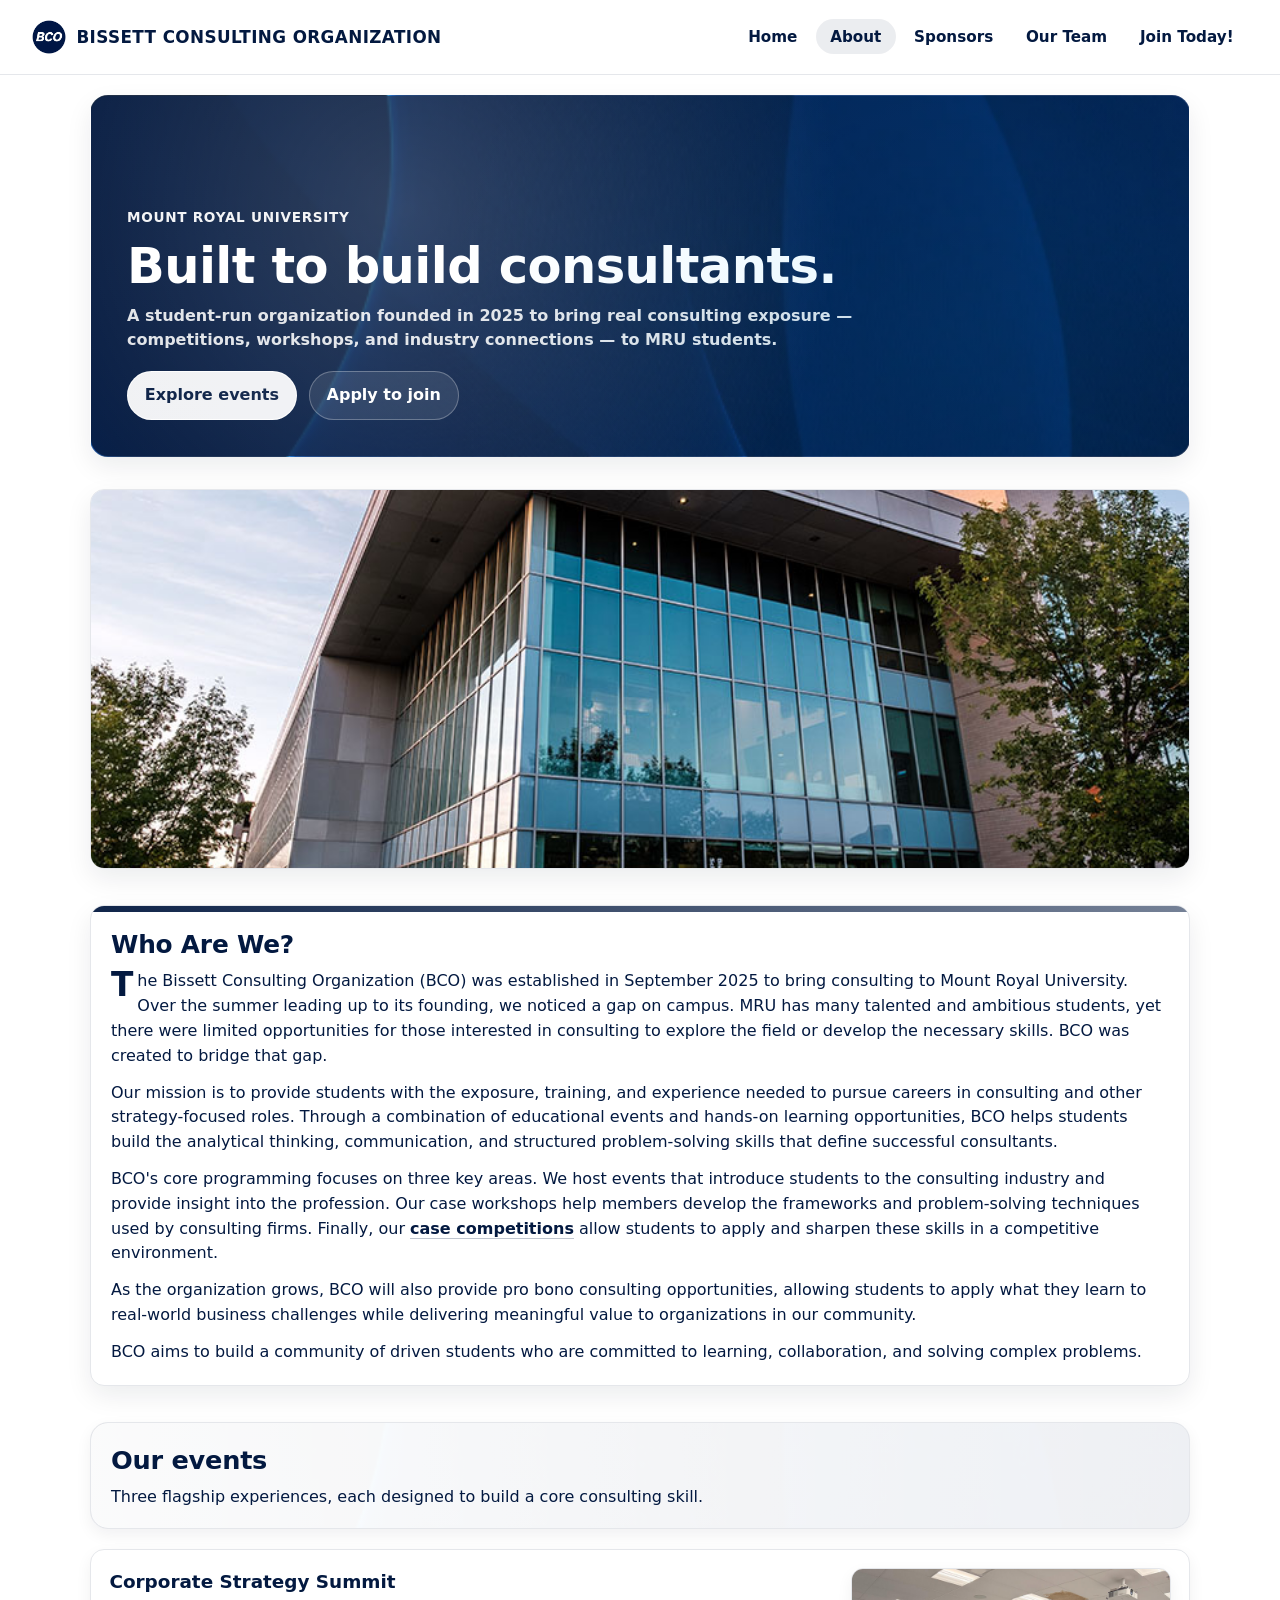
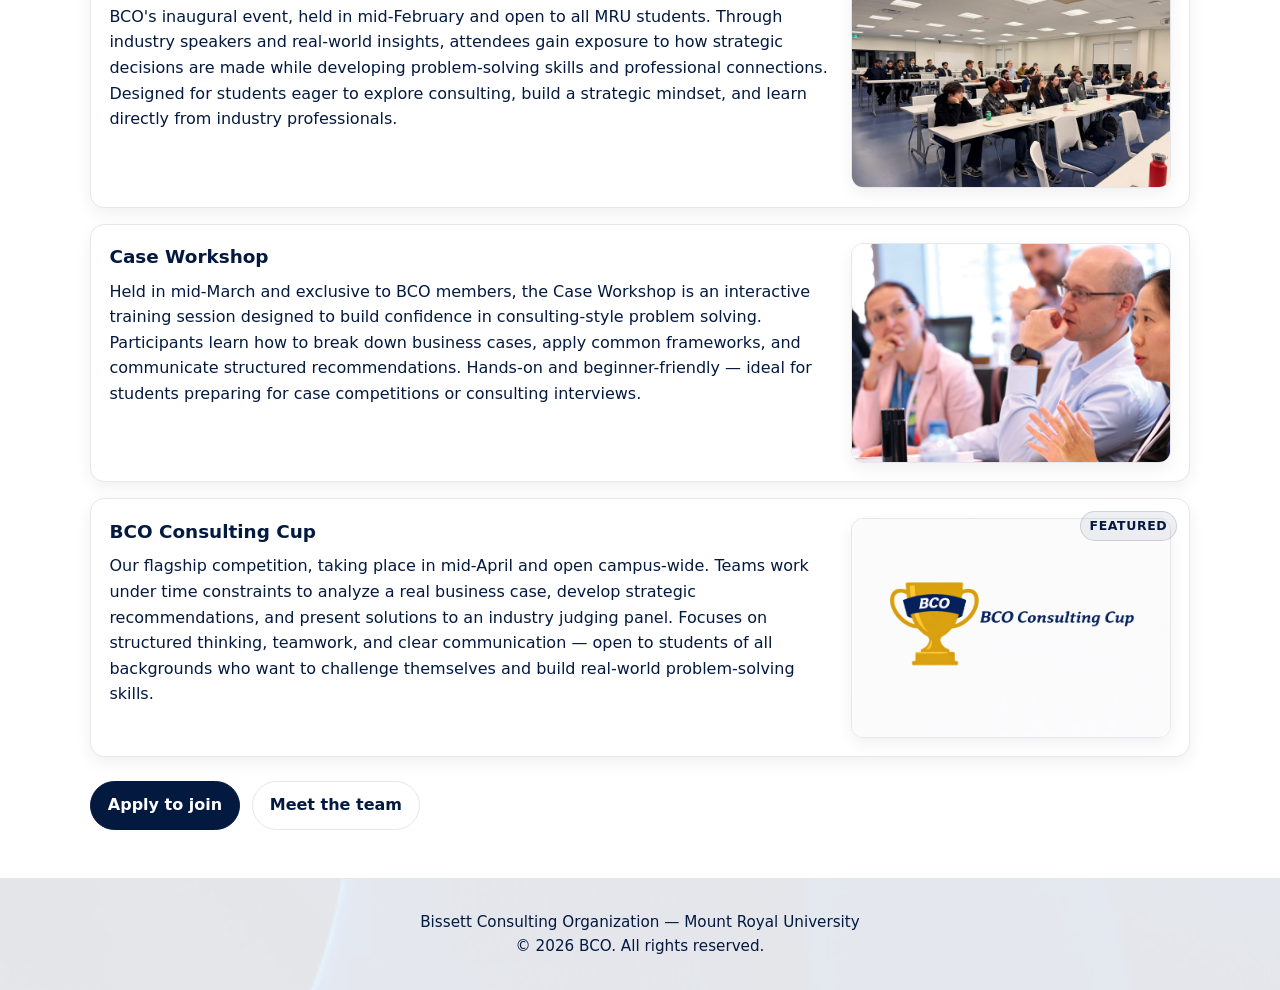
==== commit 810c004f: "Replace Who Are We motif-band with framed MRU image; expand article to full width Co-Authored-By: Cl" ====
--- a/about.html
+++ b/about.html
@@ -46,17 +46,13 @@
       </div>
     </section>
 
-    <!-- Who are we -->
-    <section class="motif-band" aria-label="Who are we">
-      <div class="motif-band-inner">
-        <h2>Who are we?</h2>
-        <p>Student leadership. Real exposure. Professional-grade outcomes.</p>
-      </div>
+    <!-- MRU image -->
+    <section id="mru-banner" aria-label="Bissett School of Business">
+      <img src="images/mru.jpg" alt="Bissett School of Business">
     </section>
 
     <section id="Us">
       <article>
-        <img src="images/mru.jpg" alt="Bissett School of Business">
         <h2>Who Are We?</h2>
         <p>
           The Bissett Consulting Organization (BCO) was established in September 2025 to bring consulting
--- a/styles/about.css
+++ b/styles/about.css
@@ -10,6 +10,22 @@
   --radius:14px;
   --shadow: 0 10px 26px rgba(17,24,39,.08);
   --shadow-soft: 0 6px 16px rgba(17,24,39,.06);
+}
+
+/* MRU banner image */
+#mru-banner{
+  margin: 2rem 0 0;
+  line-height: 0;
+}
+#mru-banner img{
+  width: 100%;
+  height: 380px;
+  object-fit: cover;
+  object-position: center;
+  display: block;
+  border-radius: var(--radius);
+  border: 1px solid var(--line);
+  box-shadow: var(--shadow);
 }
 
 /* tighten overall page rhythm */
@@ -39,20 +55,6 @@
   background: linear-gradient(90deg, rgba(3,25,64,.95), rgba(3,25,64,.55));
 }
 
-/* float image right but make it feel premium */
-/* Fix portrait image compression */
-#Us img{
-  float: right;
-  width: min(360px, 52%);
-  height: 320px;              /* force consistent height */
-  object-fit: cover;          /* crop instead of squish */
-  object-position: center;    /* center crop */
-
-  margin: .25rem 0 1rem 1.25rem;
-  border-radius: 12px;
-  border: 1px solid var(--line);
-  box-shadow: var(--shadow-soft);
-}
 #Us h2{
   font-size: 1.55rem;
   line-height: 1.2;
@@ -64,7 +66,6 @@
 /* text looks like an exec brief */
 #Us p{
   color: #031940;
-  max-width: 75ch;
   margin-bottom: .75rem;
 }
 #Us p:last-of-type{
@@ -181,9 +182,7 @@
   .events-grid article{
     grid-template-columns: 1fr;
   }
-  #Us img{
-    float: none;
-    width: 100%;
-    margin: 0 0 1rem 0;
+  #mru-banner img{
+    height: 220px;
   }
 }
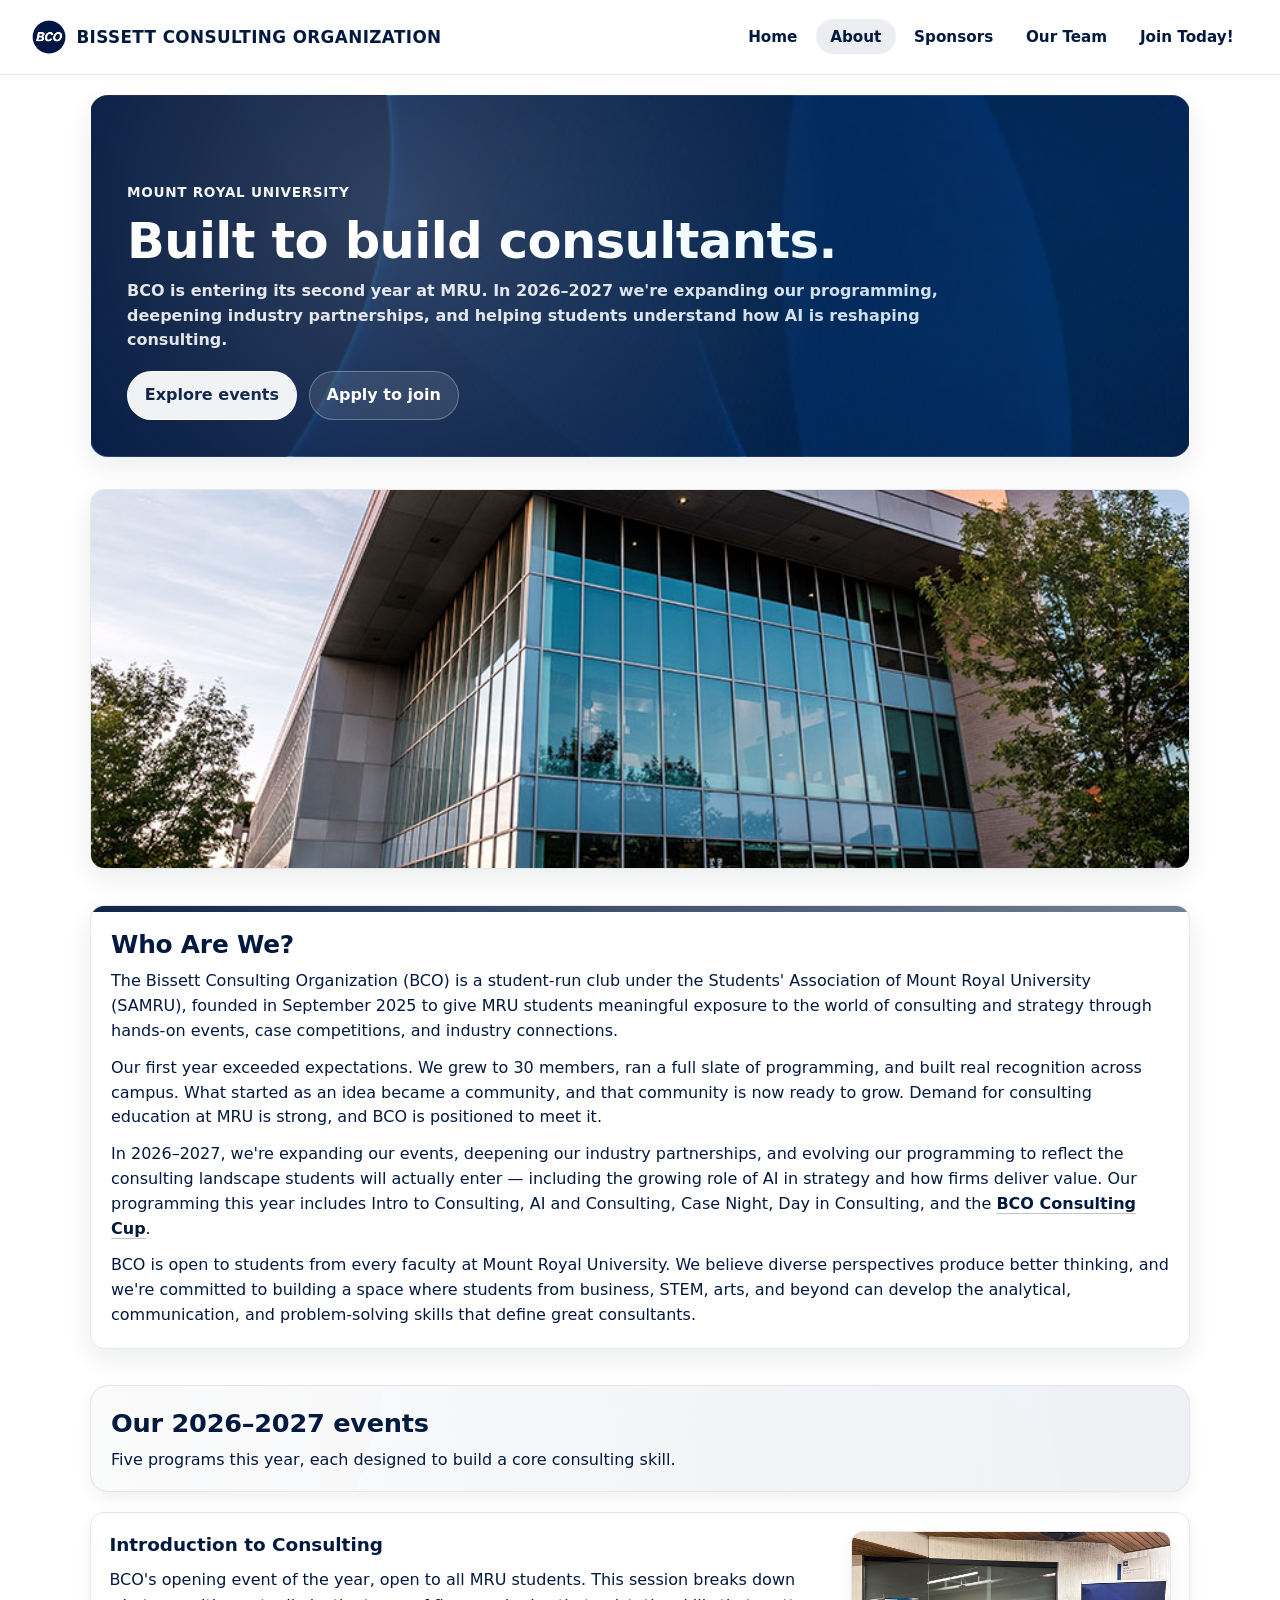
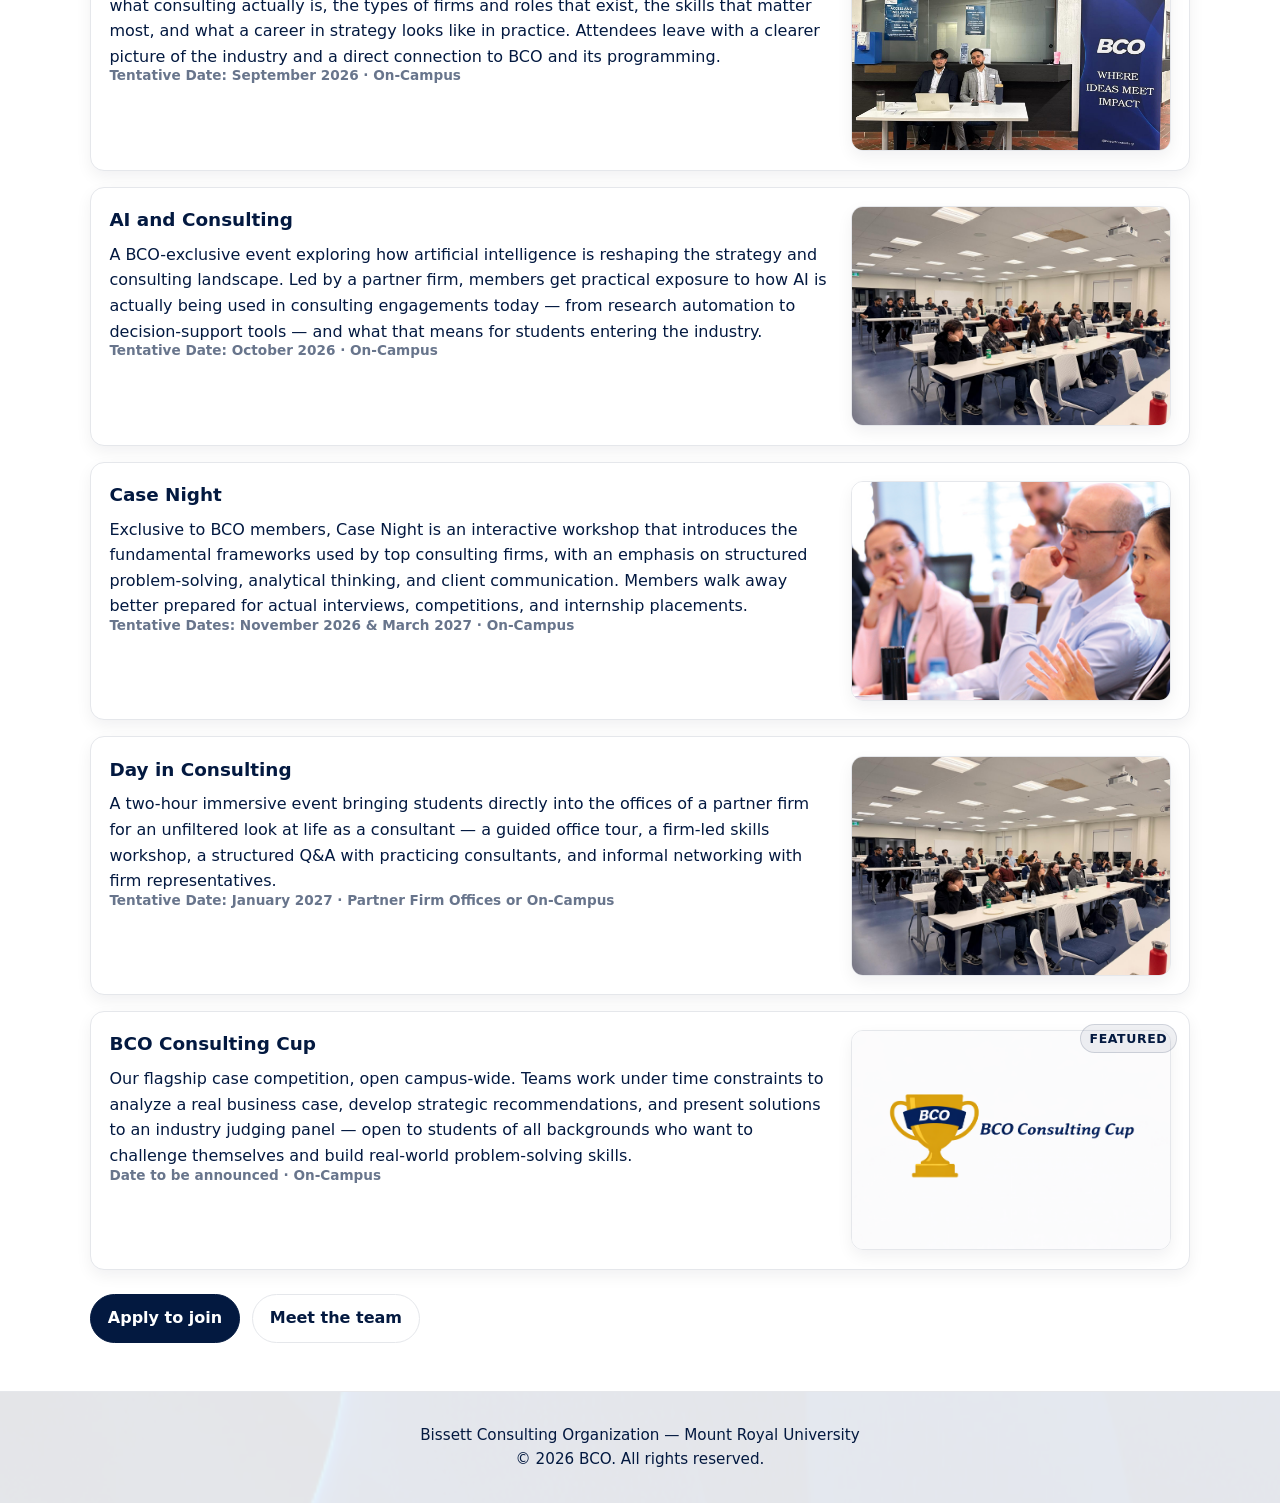
==== commit a76f3e19: "Update site for 2026-2027 season: new events and sponsorship tiers Refresh About and Sponsors pages " ====
--- a/about.html
+++ b/about.html
@@ -3,7 +3,7 @@
 <head>
   <meta charset="UTF-8">
   <meta name="viewport" content="width=device-width, initial-scale=1.0">
-  <meta name="description" content="Learn about BCO's events including the Corporate Strategy Summit, Case Workshops, and BCO Consulting Cup.">
+  <meta name="description" content="Learn about BCO's 2026–2027 events including Intro to Consulting, AI and Consulting, Case Night, Day in Consulting, and the BCO Consulting Cup.">
   <title>BCO | About</title>
   <link rel="icon" href="images/bco-logo.png" type="image/png">
   <link rel="stylesheet" href="styles/shared.css">
@@ -37,7 +37,7 @@
         <div class="motif-kicker">Mount Royal University</div>
         <div class="motif-title">Built to build consultants.</div>
         <p class="motif-subtitle">
-          A student-run organization founded in 2025 to bring real consulting exposure — competitions, workshops, and industry connections — to MRU students.
+          BCO is entering its second year at MRU. In 2026–2027 we're expanding our programming, deepening industry partnerships, and helping students understand how AI is reshaping consulting.
         </p>
         <div class="motif-actions">
           <a class="btn primary" href="#events">Explore events</a>
@@ -55,33 +55,29 @@
       <article>
         <h2>Who Are We?</h2>
         <p>
-          The Bissett Consulting Organization (BCO) was established in September 2025 to bring consulting
-          to Mount Royal University. Over the summer leading up to its founding, we noticed a gap on campus.
-          MRU has many talented and ambitious students, yet there were limited opportunities for those
-          interested in consulting to explore the field or develop the necessary skills. BCO was created to
-          bridge that gap.
+          The Bissett Consulting Organization (BCO) is a student-run club under the Students' Association of
+          Mount Royal University (SAMRU), founded in September 2025 to give MRU students meaningful exposure
+          to the world of consulting and strategy through hands-on events, case competitions, and industry
+          connections.
         </p>
         <p>
-          Our mission is to provide students with the exposure, training, and experience needed to pursue
-          careers in consulting and other strategy-focused roles. Through a combination of educational events
-          and hands-on learning opportunities, BCO helps students build the analytical thinking,
-          communication, and structured problem-solving skills that define successful consultants.
+          Our first year exceeded expectations. We grew to 30 members, ran a full slate of programming, and
+          built real recognition across campus. What started as an idea became a community, and that
+          community is now ready to grow. Demand for consulting education at MRU is strong, and BCO is
+          positioned to meet it.
         </p>
         <p>
-          BCO's core programming focuses on three key areas. We host events that introduce students to the
-          consulting industry and provide insight into the profession. Our case workshops help members develop
-          the frameworks and problem-solving techniques used by consulting firms. Finally, our
-          <a href="#BCOCC">case competitions</a> allow students to apply and sharpen these skills in a
-          competitive environment.
+          In 2026–2027, we're expanding our events, deepening our industry partnerships, and evolving our
+          programming to reflect the consulting landscape students will actually enter — including the
+          growing role of AI in strategy and how firms deliver value. Our programming this year includes
+          Intro to Consulting, AI and Consulting, Case Night, Day in Consulting, and the
+          <a href="#BCOCC">BCO Consulting Cup</a>.
         </p>
         <p>
-          As the organization grows, BCO will also provide pro bono consulting opportunities, allowing
-          students to apply what they learn to real-world business challenges while delivering meaningful
-          value to organizations in our community.
-        </p>
-        <p>
-          BCO aims to build a community of driven students who are committed to learning, collaboration,
-          and solving complex problems.
+          BCO is open to students from every faculty at Mount Royal University. We believe diverse
+          perspectives produce better thinking, and we're committed to building a space where students from
+          business, STEM, arts, and beyond can develop the analytical, communication, and problem-solving
+          skills that define great consultants.
         </p>
       </article>
     </section>
@@ -89,51 +85,80 @@
     <!-- Events -->
     <section class="motif-band" aria-label="Our events" id="events">
       <div class="motif-band-inner">
-        <h2>Our events</h2>
-        <p>Three flagship experiences, each designed to build a core consulting skill.</p>
+        <h2>Our 2026–2027 events</h2>
+        <p>Five programs this year, each designed to build a core consulting skill.</p>
       </div>
     </section>
 
     <section aria-label="BCO events">
       <div class="events-grid">
 
-        <article>
+        <article id="intro-consulting">
           <div class="event-text">
-            <h3>Corporate Strategy Summit</h3>
+            <h3>Introduction to Consulting</h3>
             <p>
-              BCO's inaugural event, held in mid-February and open to all MRU students. Through industry
-              speakers and real-world insights, attendees gain exposure to how strategic decisions are made while
-              developing problem-solving skills and professional connections. Designed for students eager to
-              explore consulting, build a strategic mindset, and learn directly from industry professionals.
+              BCO's opening event of the year, open to all MRU students. This session breaks down what
+              consulting actually is, the types of firms and roles that exist, the skills that matter most,
+              and what a career in strategy looks like in practice. Attendees leave with a clearer picture of
+              the industry and a direct connection to BCO and its programming.
             </p>
+            <p class="event-meta">Tentative Date: September 2026 &middot; On-Campus</p>
           </div>
-          <img src="images/summit.jpeg" alt="Corporate Strategy Summit">
+          <img src="images/case.jpeg" alt="BCO tabling on campus">
+        </article>
+
+        <article id="ai-consulting">
+          <div class="event-text">
+            <h3>AI and Consulting</h3>
+            <p>
+              A BCO-exclusive event exploring how artificial intelligence is reshaping the strategy and
+              consulting landscape. Led by a partner firm, members get practical exposure to how AI is
+              actually being used in consulting engagements today — from research automation to
+              decision-support tools — and what that means for students entering the industry.
+            </p>
+            <p class="event-meta">Tentative Date: October 2026 &middot; On-Campus</p>
+          </div>
+          <img src="images/summit.jpeg" alt="AI and Consulting session">
         </article>
 
         <article>
           <div class="event-text">
-            <h3>Case Workshop</h3>
+            <h3>Case Night</h3>
             <p>
-              Held in mid-March and exclusive to BCO members, the Case Workshop is an interactive training
-              session designed to build confidence in consulting-style problem solving. Participants learn how
-              to break down business cases, apply common frameworks, and communicate structured recommendations.
-              Hands-on and beginner-friendly — ideal for students preparing for case competitions or consulting
-              interviews.
+              Exclusive to BCO members, Case Night is an interactive workshop that introduces the fundamental
+              frameworks used by top consulting firms, with an emphasis on structured problem-solving,
+              analytical thinking, and client communication. Members walk away better prepared for actual
+              interviews, competitions, and internship placements.
             </p>
+            <p class="event-meta">Tentative Dates: November 2026 &amp; March 2027 &middot; On-Campus</p>
           </div>
-          <img src="images/workshopgroup.jpg" alt="Case Workshop">
+          <img src="images/workshopgroup.jpg" alt="Case Night workshop">
+        </article>
+
+        <article>
+          <div class="event-text">
+            <h3>Day in Consulting</h3>
+            <p>
+              A two-hour immersive event bringing students directly into the offices of a partner firm for an
+              unfiltered look at life as a consultant — a guided office tour, a firm-led skills workshop, a
+              structured Q&amp;A with practicing consultants, and informal networking with firm
+              representatives.
+            </p>
+            <p class="event-meta">Tentative Date: January 2027 &middot; Partner Firm Offices or On-Campus</p>
+          </div>
+          <img src="images/summ.jpeg" alt="Day in Consulting event">
         </article>
 
         <article id="BCOCC">
           <div class="event-text">
             <h3>BCO Consulting Cup</h3>
             <p>
-              Our flagship competition, taking place in mid-April and open campus-wide. Teams work under time
-              constraints to analyze a real business case, develop strategic recommendations, and present
-              solutions to an industry judging panel. Focuses on structured thinking, teamwork, and clear
-              communication — open to students of all backgrounds who want to challenge themselves and build
+              Our flagship case competition, open campus-wide. Teams work under time constraints to analyze a
+              real business case, develop strategic recommendations, and present solutions to an industry
+              judging panel — open to students of all backgrounds who want to challenge themselves and build
               real-world problem-solving skills.
             </p>
+            <p class="event-meta">Date to be announced &middot; On-Campus</p>
           </div>
           <img src="images/cup.png" alt="BCO Consulting Cup">
         </article>
--- a/styles/about.css
+++ b/styles/about.css
@@ -72,16 +72,6 @@
   margin-bottom: 0;
 }
 
-/* first-letter requirement, but restrained */
-#Us p:first-of-type::first-letter{
-  font-size: 2.05rem;
-  font-weight: 800;
-  color: var(--navy);
-  float: left;
-  line-height: 1;
-  padding-right: .12em;
-}
-
 /* link to section looks like a report cross-reference */
 #Us a{
   color: var(--navy);
@@ -131,6 +121,13 @@
 .events-grid p{
   color: #031940;
   line-height: 1.6;
+}
+
+.events-grid .event-meta{
+  font-size: .85rem;
+  font-weight: 650;
+  color: var(--muted);
+  margin-top: -.25rem;
 }
 
 /* right-side image: consistent ratio and clean border */
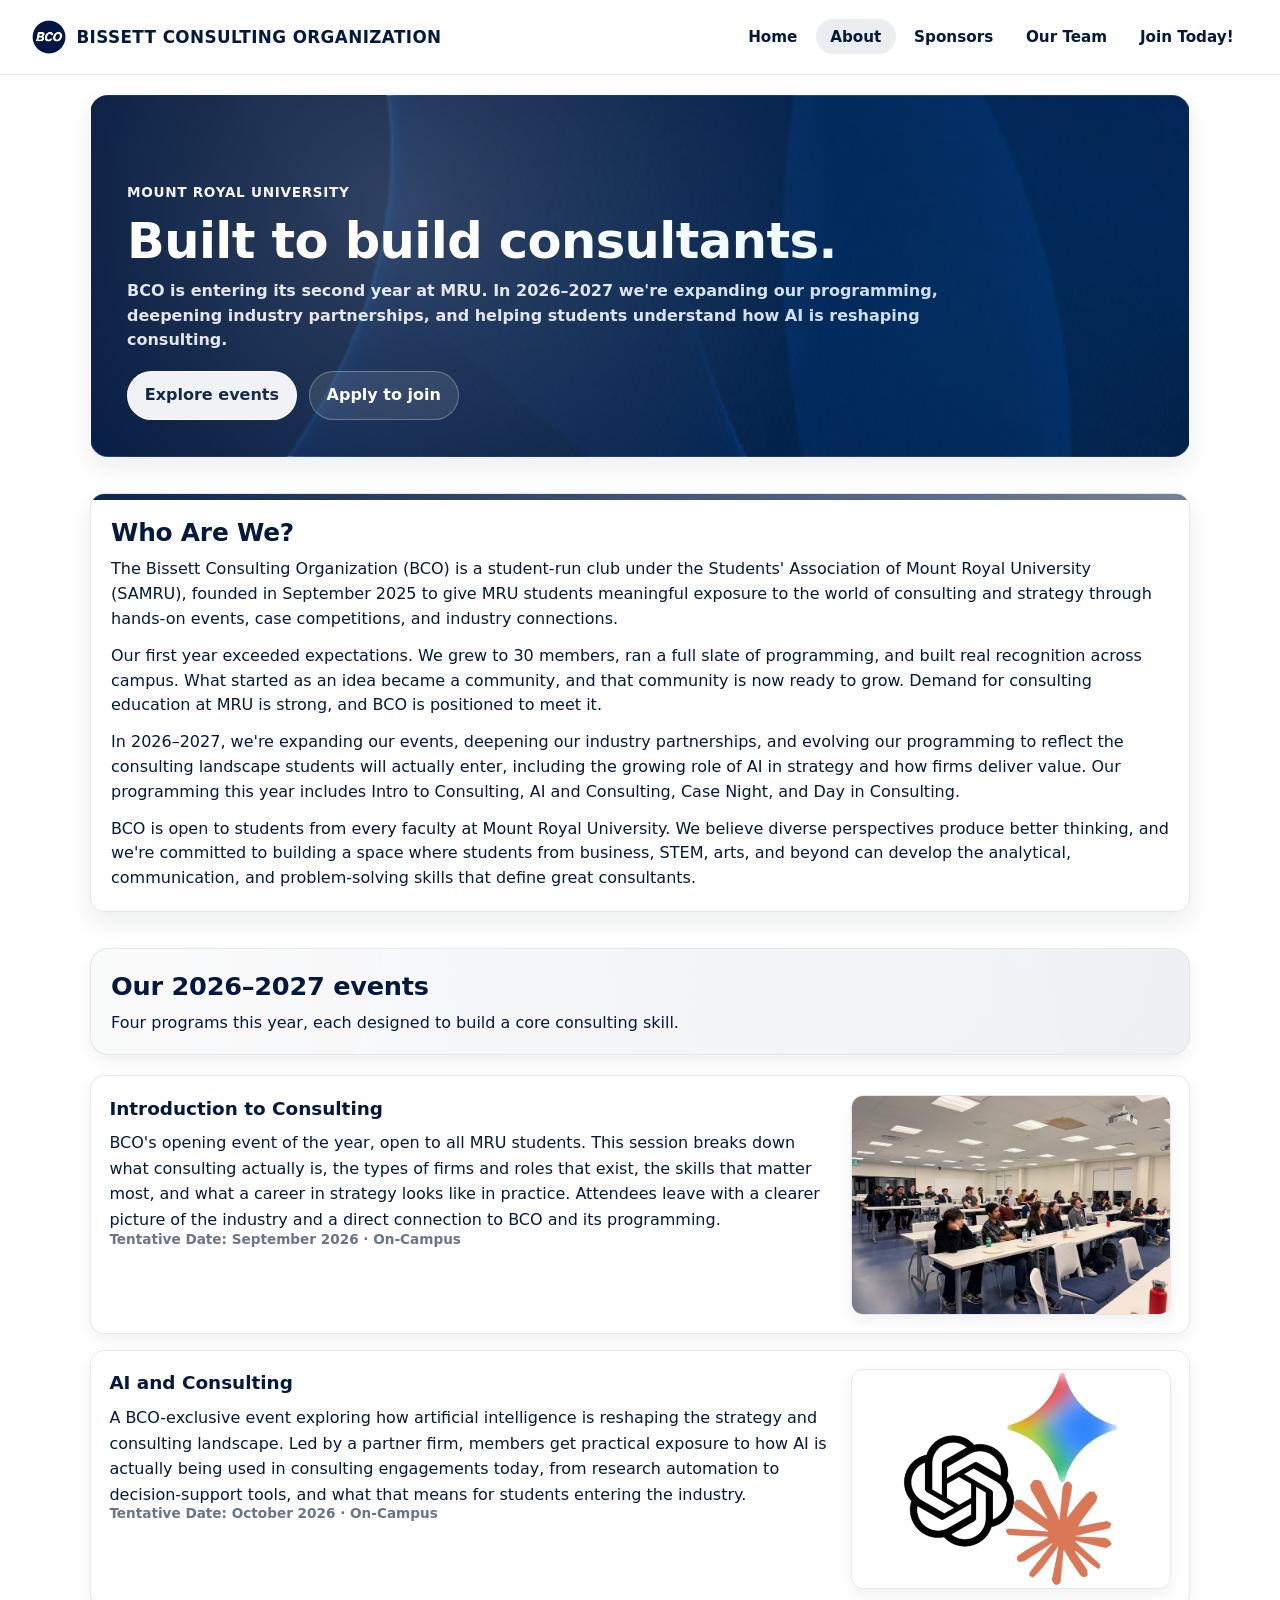
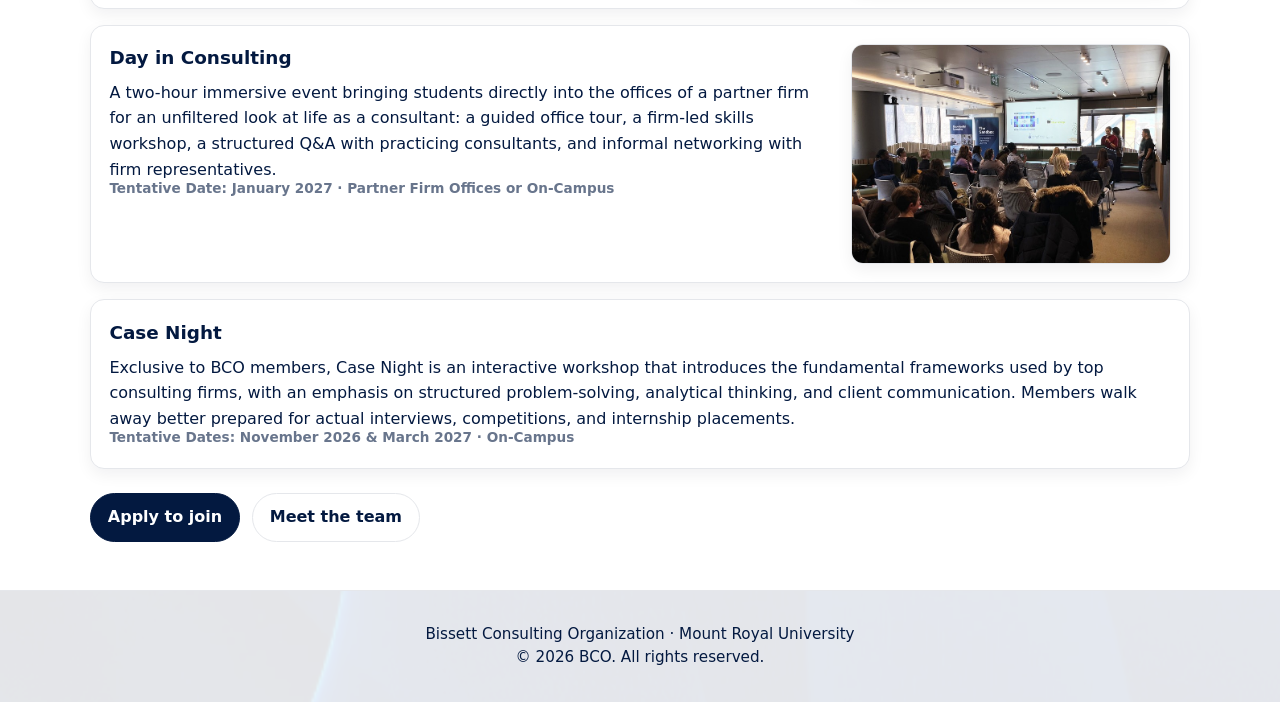
==== commit 2daf7b6a: "Refresh About page content and images, remove em dashes site-wide Adds AI and Consulting / Day in Co" ====
--- a/about.html
+++ b/about.html
@@ -3,7 +3,7 @@
 <head>
   <meta charset="UTF-8">
   <meta name="viewport" content="width=device-width, initial-scale=1.0">
-  <meta name="description" content="Learn about BCO's 2026–2027 events including Intro to Consulting, AI and Consulting, Case Night, Day in Consulting, and the BCO Consulting Cup.">
+  <meta name="description" content="Learn about BCO's 2026–2027 events including Intro to Consulting, AI and Consulting, Case Night, and Day in Consulting.">
   <title>BCO | About</title>
   <link rel="icon" href="images/bco-logo.png" type="image/png">
   <link rel="stylesheet" href="styles/shared.css">
@@ -46,11 +46,6 @@
       </div>
     </section>
 
-    <!-- MRU image -->
-    <section id="mru-banner" aria-label="Bissett School of Business">
-      <img src="images/mru.jpg" alt="Bissett School of Business">
-    </section>
-
     <section id="Us">
       <article>
         <h2>Who Are We?</h2>
@@ -68,10 +63,9 @@
         </p>
         <p>
           In 2026–2027, we're expanding our events, deepening our industry partnerships, and evolving our
-          programming to reflect the consulting landscape students will actually enter — including the
+          programming to reflect the consulting landscape students will actually enter, including the
           growing role of AI in strategy and how firms deliver value. Our programming this year includes
-          Intro to Consulting, AI and Consulting, Case Night, Day in Consulting, and the
-          <a href="#BCOCC">BCO Consulting Cup</a>.
+          Intro to Consulting, AI and Consulting, Case Night, and Day in Consulting.
         </p>
         <p>
           BCO is open to students from every faculty at Mount Royal University. We believe diverse
@@ -86,7 +80,7 @@
     <section class="motif-band" aria-label="Our events" id="events">
       <div class="motif-band-inner">
         <h2>Our 2026–2027 events</h2>
-        <p>Five programs this year, each designed to build a core consulting skill.</p>
+        <p>Four programs this year, each designed to build a core consulting skill.</p>
       </div>
     </section>
 
@@ -104,7 +98,7 @@
             </p>
             <p class="event-meta">Tentative Date: September 2026 &middot; On-Campus</p>
           </div>
-          <img src="images/case.jpeg" alt="BCO tabling on campus">
+          <img src="images/summit.jpeg" alt="Introduction to Consulting session">
         </article>
 
         <article id="ai-consulting">
@@ -113,15 +107,29 @@
             <p>
               A BCO-exclusive event exploring how artificial intelligence is reshaping the strategy and
               consulting landscape. Led by a partner firm, members get practical exposure to how AI is
-              actually being used in consulting engagements today — from research automation to
-              decision-support tools — and what that means for students entering the industry.
+              actually being used in consulting engagements today, from research automation to
+              decision-support tools, and what that means for students entering the industry.
             </p>
             <p class="event-meta">Tentative Date: October 2026 &middot; On-Campus</p>
           </div>
-          <img src="images/summit.jpeg" alt="AI and Consulting session">
+          <img src="images/ai-consulting.png" alt="AI and Consulting session" class="contain">
         </article>
 
         <article>
+          <div class="event-text">
+            <h3>Day in Consulting</h3>
+            <p>
+              A two-hour immersive event bringing students directly into the offices of a partner firm for an
+              unfiltered look at life as a consultant: a guided office tour, a firm-led skills workshop, a
+              structured Q&amp;A with practicing consultants, and informal networking with firm
+              representatives.
+            </p>
+            <p class="event-meta">Tentative Date: January 2027 &middot; Partner Firm Offices or On-Campus</p>
+          </div>
+          <img src="images/Day-in-consulting.png" alt="Day in Consulting event">
+        </article>
+
+        <article class="no-image">
           <div class="event-text">
             <h3>Case Night</h3>
             <p>
@@ -132,35 +140,6 @@
             </p>
             <p class="event-meta">Tentative Dates: November 2026 &amp; March 2027 &middot; On-Campus</p>
           </div>
-          <img src="images/workshopgroup.jpg" alt="Case Night workshop">
-        </article>
-
-        <article>
-          <div class="event-text">
-            <h3>Day in Consulting</h3>
-            <p>
-              A two-hour immersive event bringing students directly into the offices of a partner firm for an
-              unfiltered look at life as a consultant — a guided office tour, a firm-led skills workshop, a
-              structured Q&amp;A with practicing consultants, and informal networking with firm
-              representatives.
-            </p>
-            <p class="event-meta">Tentative Date: January 2027 &middot; Partner Firm Offices or On-Campus</p>
-          </div>
-          <img src="images/summ.jpeg" alt="Day in Consulting event">
-        </article>
-
-        <article id="BCOCC">
-          <div class="event-text">
-            <h3>BCO Consulting Cup</h3>
-            <p>
-              Our flagship case competition, open campus-wide. Teams work under time constraints to analyze a
-              real business case, develop strategic recommendations, and present solutions to an industry
-              judging panel — open to students of all backgrounds who want to challenge themselves and build
-              real-world problem-solving skills.
-            </p>
-            <p class="event-meta">Date to be announced &middot; On-Campus</p>
-          </div>
-          <img src="images/cup.png" alt="BCO Consulting Cup">
         </article>
 
       </div>
@@ -174,7 +153,7 @@
   </main>
 
   <footer>
-    <p>Bissett Consulting Organization — Mount Royal University</p>
+    <p>Bissett Consulting Organization &middot; Mount Royal University</p>
     <p>&copy; 2026 BCO. All rights reserved.</p>
   </footer>
 </body>
--- a/styles/about.css
+++ b/styles/about.css
@@ -10,22 +10,6 @@
   --radius:14px;
   --shadow: 0 10px 26px rgba(17,24,39,.08);
   --shadow-soft: 0 6px 16px rgba(17,24,39,.06);
-}
-
-/* MRU banner image */
-#mru-banner{
-  margin: 2rem 0 0;
-  line-height: 0;
-}
-#mru-banner img{
-  width: 100%;
-  height: 380px;
-  object-fit: cover;
-  object-position: center;
-  display: block;
-  border-radius: var(--radius);
-  border: 1px solid var(--line);
-  box-shadow: var(--shadow);
 }
 
 /* tighten overall page rhythm */
@@ -97,7 +81,7 @@
   margin-bottom: 0;
 }
 
-/* each event becomes a crisp slide card — text left, image right */
+/* each event becomes a crisp slide card: text left, image right */
 .events-grid article{
   background: var(--paper);
   border: 1px solid var(--line);
@@ -108,6 +92,10 @@
   grid-template-columns: 1fr 320px;
   gap: 1rem;
   align-items: start;
+}
+
+.events-grid article.no-image{
+  grid-template-columns: 1fr;
 }
 
 /* consistent titles */
@@ -140,38 +128,15 @@
   box-shadow: 0 6px 16px rgba(17,24,39,.06);
 }
 
+.events-grid img.contain{
+  object-fit: contain;
+  background: #fff;
+}
+
 /* subtle hover (McKinsey style = minimal) */
 .events-grid article:hover{
   box-shadow: var(--shadow);
   border-color: rgba(3,25,64,.18);
-}
-
-/* anchor target highlight for #BCOCC jump */
-#BCOCC{
-  scroll-margin-top: 110px;
-}
-#BCOCC:target{
-  box-shadow: 0 0 0 6px rgba(3,25,64,.08);
-}
-
-/* optional: make the last card feel like the "flagship" */
-#BCOCC{
-  position: relative;
-}
-#BCOCC::before{
-  content:"Featured";
-  position:absolute;
-  top: 12px;
-  right: 12px;
-  font-size: .78rem;
-  font-weight: 750;
-  letter-spacing: .6px;
-  text-transform: uppercase;
-  color: var(--navy);
-  background: rgba(3,25,64,.06);
-  border: 1px solid rgba(3,25,64,.14);
-  padding: .25rem .55rem;
-  border-radius: 999px;
 }
 
 /* ===== responsive ===== */
@@ -179,7 +144,4 @@
   .events-grid article{
     grid-template-columns: 1fr;
   }
-  #mru-banner img{
-    height: 220px;
-  }
 }
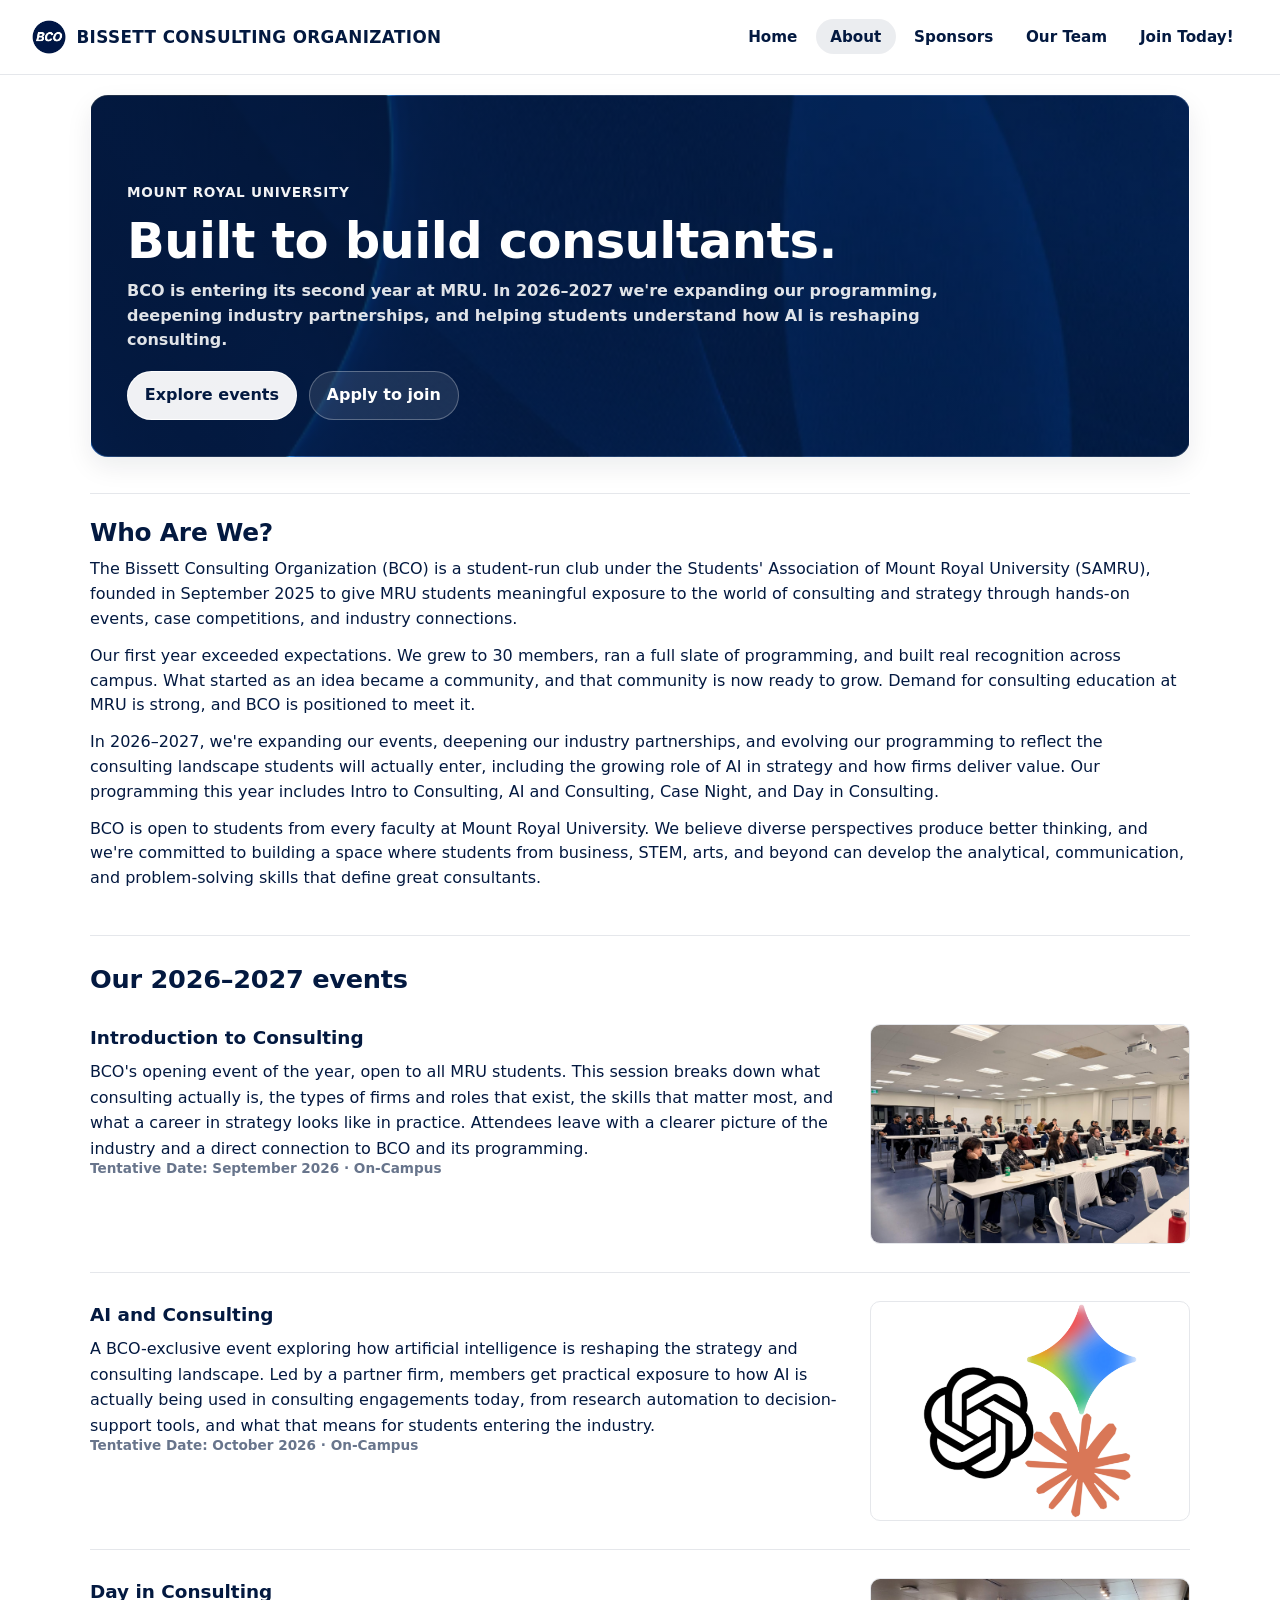
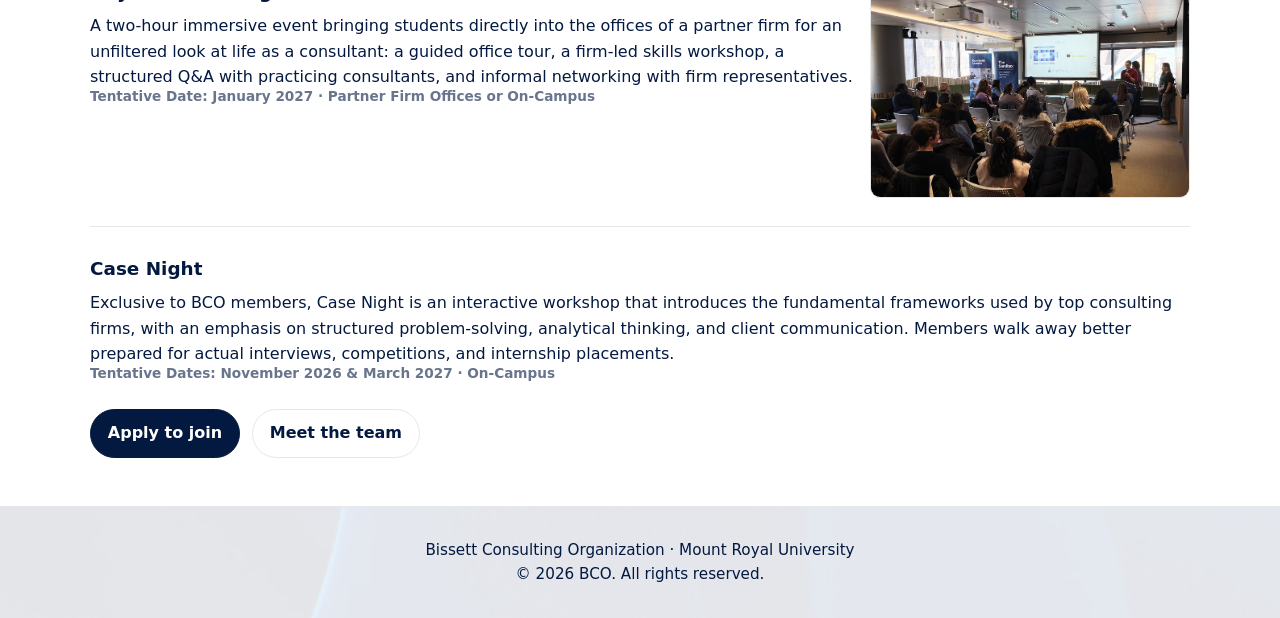
==== commit 7378d97b: "Add mobile nav menu, flatten card-heavy design, add home page dropdowns Collapses the primary nav in" ====
--- a/about.html
+++ b/about.html
@@ -19,7 +19,10 @@
       <h1>Bissett Consulting Organization</h1>
     </div>
     <nav aria-label="Primary">
-      <ul>
+      <button type="button" class="nav-toggle" aria-expanded="false" aria-controls="primary-nav" aria-label="Toggle navigation menu">
+        <span></span><span></span><span></span>
+      </button>
+      <ul id="primary-nav">
         <li><a href="index.html">Home</a></li>
         <li><a href="about.html" class="active" aria-current="page">About</a></li>
         <li><a href="sponsors.html">Sponsors</a></li>
@@ -80,7 +83,6 @@
     <section class="motif-band" aria-label="Our events" id="events">
       <div class="motif-band-inner">
         <h2>Our 2026–2027 events</h2>
-        <p>Four programs this year, each designed to build a core consulting skill.</p>
       </div>
     </section>
 
@@ -156,5 +158,7 @@
     <p>Bissett Consulting Organization &middot; Mount Royal University</p>
     <p>&copy; 2026 BCO. All rights reserved.</p>
   </footer>
+
+  <script src="scripts/nav.js" defer></script>
 </body>
 </html>
--- a/styles/shared.css
+++ b/styles/shared.css
@@ -96,6 +96,40 @@
   color: var(--navy);
 }
 
+/* hamburger toggle (hidden on desktop) */
+.nav-toggle{
+  display: none;
+  flex-direction: column;
+  justify-content: center;
+  align-items: center;
+  gap: 5px;
+  width: 40px;
+  height: 40px;
+  background: none;
+  border: none;
+  cursor: pointer;
+  margin-left: auto;
+}
+
+.nav-toggle span{
+  display: block;
+  width: 24px;
+  height: 2px;
+  background: var(--navy);
+  border-radius: 2px;
+  transition: transform .2s ease, opacity .2s ease;
+}
+
+.nav-toggle.is-open span:nth-child(1){
+  transform: translateY(7px) rotate(45deg);
+}
+.nav-toggle.is-open span:nth-child(2){
+  opacity: 0;
+}
+.nav-toggle.is-open span:nth-child(3){
+  transform: translateY(-7px) rotate(-45deg);
+}
+
 /* layout width */
 main{
   width: min(1100px, 92%);
@@ -134,6 +168,40 @@
   }
 }
 
+@media (max-width: 800px){
+  header{
+    flex-wrap: wrap;
+  }
+
+  nav[aria-label="Primary"]{
+    display: flex;
+    flex-direction: column;
+    align-items: flex-end;
+    width: 100%;
+  }
+
+  .nav-toggle{
+    display: flex;
+  }
+
+  nav ul{
+    display: none;
+    flex-direction: column;
+    width: 100%;
+    gap: .25rem;
+    margin-top: .75rem;
+  }
+
+  nav ul.nav-open{
+    display: flex;
+  }
+
+  nav ul li a{
+    display: block;
+    padding: .75rem 1rem;
+  }
+}
+
 .skip-link{
   position:absolute;
   left:-999px;
--- a/styles/motif.css
+++ b/styles/motif.css
@@ -40,16 +40,6 @@
   );
 }
 
-.motif-hero::after{
-  content:"";
-  position:absolute;
-  inset:-40px;
-  /* extra depth so it feels premium */
-  background: radial-gradient(circle at 30% 35%, rgba(255,255,255,.18), transparent 50%),
-              radial-gradient(circle at 78% 62%, rgba(0,170,255,.10), transparent 55%);
-  pointer-events:none;
-}
-
 .motif-hero-inner{
   position: relative;
   padding: 2.25rem;
@@ -118,37 +108,15 @@
   background: #fff;
 }
 
-/* Motif band headings */
+/* Section headings: plain divider, no box */
 .motif-band{
-  position: relative;
-  border-radius: 18px;
-  overflow:hidden;
-  border: 1px solid var(--line);
-  box-shadow: var(--shadow-soft);
-  background: var(--paper);
-  margin: 2.25rem 0 1.25rem;
-}
-
-.motif-band::before{
-  content:"";
-  position:absolute;
-  inset:0;
-  background: var(--motif) center/cover no-repeat;
-  opacity: .22;             /* subtle watermark */
-  filter: saturate(1.05) contrast(1.05);
-}
-
-.motif-band::after{
-  content:"";
-  position:absolute;
-  inset:0;
-  background: linear-gradient(90deg, rgba(255,255,255,.92), rgba(255,255,255,.70));
+  margin: 2.75rem 0 1.5rem;
+  padding-top: 1.5rem;
+  border-top: 1px solid var(--line);
 }
 
 .motif-band-inner{
-  position: relative;
-  z-index: 1;
-  padding: 1.15rem 1.25rem;
+  padding: 0;
 }
 
 .motif-band h2{
@@ -162,7 +130,6 @@
   max-width: 80ch;
 }
 
-/* Cards with motif corner watermark */
 .grid-3{
   display:grid;
   grid-template-columns: repeat(3, minmax(0, 1fr));
@@ -170,37 +137,17 @@
 }
 
 .card{
-  position: relative;
-  background: var(--paper);
-  border: 1px solid var(--line);
-  border-radius: var(--radius);
-  box-shadow: var(--shadow-soft);
-  padding: 1.15rem;
-  overflow:hidden;
-}
-
-.card::before{
-  content:"";
-  position:absolute;
-  top:-70px;
-  right:-70px;
-  width: 220px;
-  height: 220px;
-  background: var(--motif) center/cover no-repeat;
-  opacity: .14;
-  transform: rotate(8deg);
-  pointer-events:none;
+  padding-top: .9rem;
+  border-top: 2px solid var(--navy);
 }
 
 .card h3{
   font-size: 1.05rem;
   margin-bottom: .35rem;
-  position: relative;
 }
 
 .card p{
   color: #031940;
-  position: relative;
 }
 
 .card .meta{
@@ -208,36 +155,18 @@
   color: #031940;
   font-size: .95rem;
   font-weight: 650;
-  position: relative;
 }
 
 /* Stats row */
 .stats{
   display:grid;
   grid-template-columns: repeat(4, minmax(0, 1fr));
-  gap: 1rem;
+  gap: 1.5rem;
 }
 
 .stat{
-  background: var(--panel);
-  border: 1px solid var(--line);
-  border-radius: var(--radius);
-  padding: 1rem;
-  overflow:hidden;
-  position: relative;
-}
-
-.stat::before{
-  content:"";
-  position:absolute;
-  inset:0;
-  background: var(--motif) center/cover no-repeat;
-  opacity: .10;
-  filter: saturate(1.05);
-}
-
-.stat strong, .stat span{
-  position: relative;
+  padding-top: .75rem;
+  border-top: 2px solid var(--navy);
 }
 
 .stat strong{
--- a/styles/about.css
+++ b/styles/about.css
@@ -17,26 +17,9 @@
   margin: 2.25rem 0 1.75rem;
 }
 
-/* "Who are we" becomes a clean cover-slide panel */
 #Us article{
-  background: var(--paper);
-  border: 1px solid var(--line);
-  border-radius: var(--radius);
-  box-shadow: var(--shadow);
-  padding: 1.25rem;
-  position: relative;
-  overflow: hidden;
-}
-
-/* subtle top bar like a report header */
-#Us article::before{
-  content:"";
-  position:absolute;
-  top:0;
-  left:0;
-  right:0;
-  height: 6px;
-  background: linear-gradient(90deg, rgba(3,25,64,.95), rgba(3,25,64,.55));
+  padding-top: 1.25rem;
+  border-top: 1px solid var(--line);
 }
 
 #Us h2{
@@ -77,21 +60,27 @@
 /* grid container */
 .events-grid{
   display: grid;
-  gap: 1rem;
+  gap: 0;
   margin-bottom: 0;
 }
 
-/* each event becomes a crisp slide card: text left, image right */
+/* each event: text left, image right, separated by a divider */
 .events-grid article{
-  background: var(--paper);
-  border: 1px solid var(--line);
-  border-radius: var(--radius);
-  box-shadow: var(--shadow-soft);
-  padding: 1.15rem;
+  padding: 1.75rem 0;
+  border-bottom: 1px solid var(--line);
   display: grid;
   grid-template-columns: 1fr 320px;
   gap: 1rem;
   align-items: start;
+}
+
+.events-grid article:first-child{
+  padding-top: 0;
+}
+
+.events-grid article:last-child{
+  border-bottom: none;
+  padding-bottom: 0;
 }
 
 .events-grid article.no-image{
@@ -123,20 +112,13 @@
   width: 100%;
   height: 220px;
   object-fit: cover;
-  border-radius: 12px;
+  border-radius: 10px;
   border: 1px solid var(--line);
-  box-shadow: 0 6px 16px rgba(17,24,39,.06);
 }
 
 .events-grid img.contain{
   object-fit: contain;
   background: #fff;
-}
-
-/* subtle hover (McKinsey style = minimal) */
-.events-grid article:hover{
-  box-shadow: var(--shadow);
-  border-color: rgba(3,25,64,.18);
 }
 
 /* ===== responsive ===== */
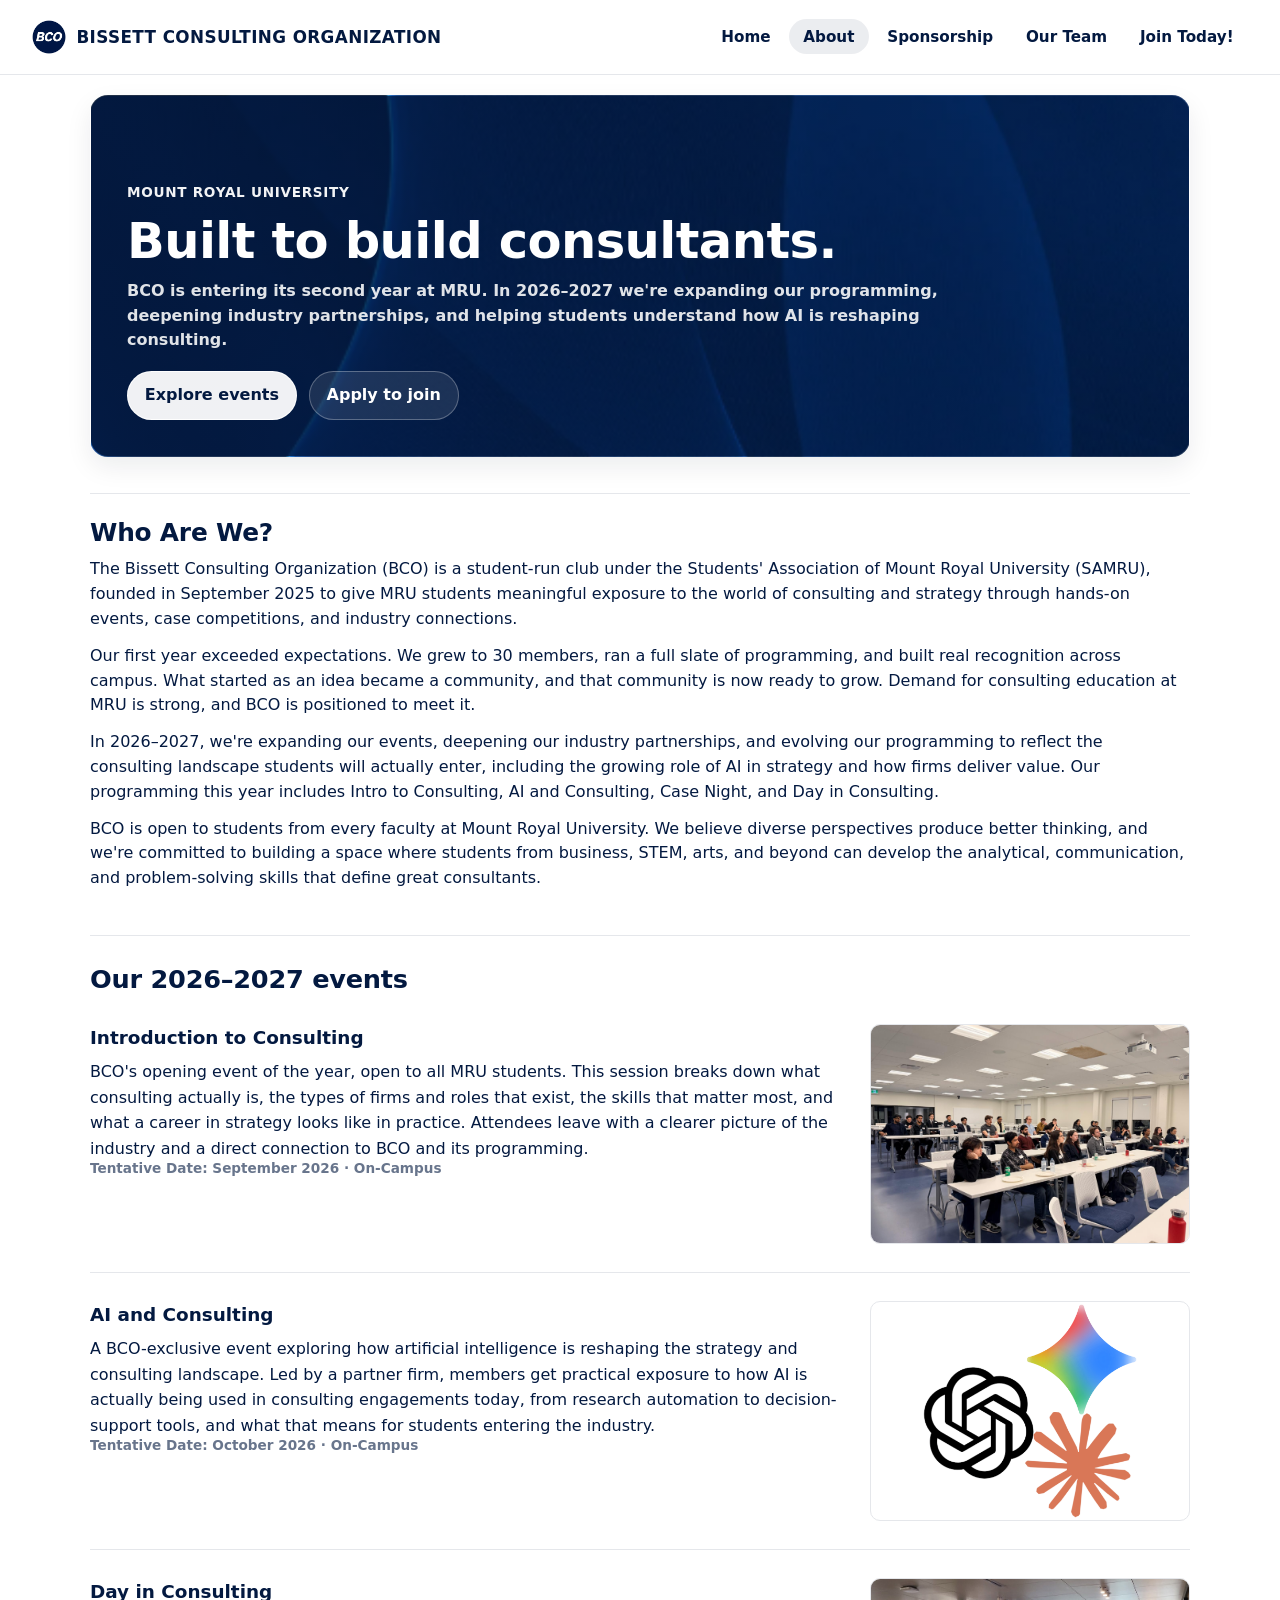
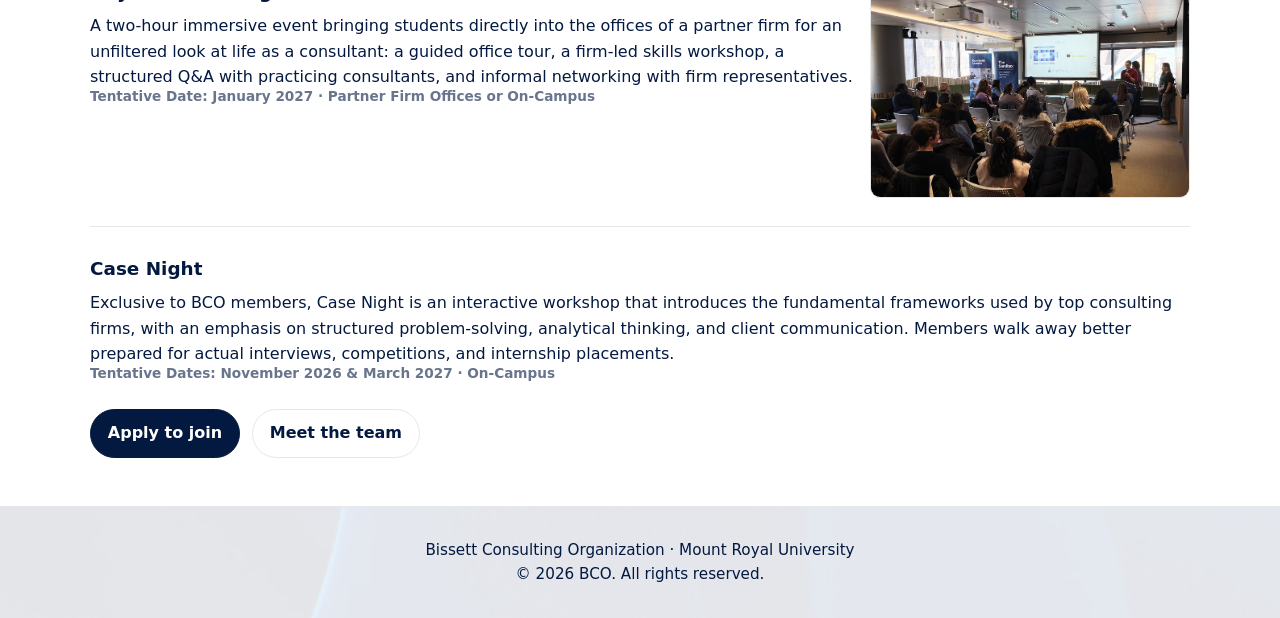
==== commit e5408a9b: "Rename Sponsors nav label to Sponsorship; simplify Linktree CTA copy Co-Authored-By: Claude Sonnet 5" ====
--- a/about.html
+++ b/about.html
@@ -25,7 +25,7 @@
       <ul id="primary-nav">
         <li><a href="index.html">Home</a></li>
         <li><a href="about.html" class="active" aria-current="page">About</a></li>
-        <li><a href="sponsors.html">Sponsors</a></li>
+        <li><a href="sponsors.html">Sponsorship</a></li>
         <li><a href="team.html">Our Team</a></li>
         <li><a href="contact.html">Join Today!</a></li>
       </ul>
